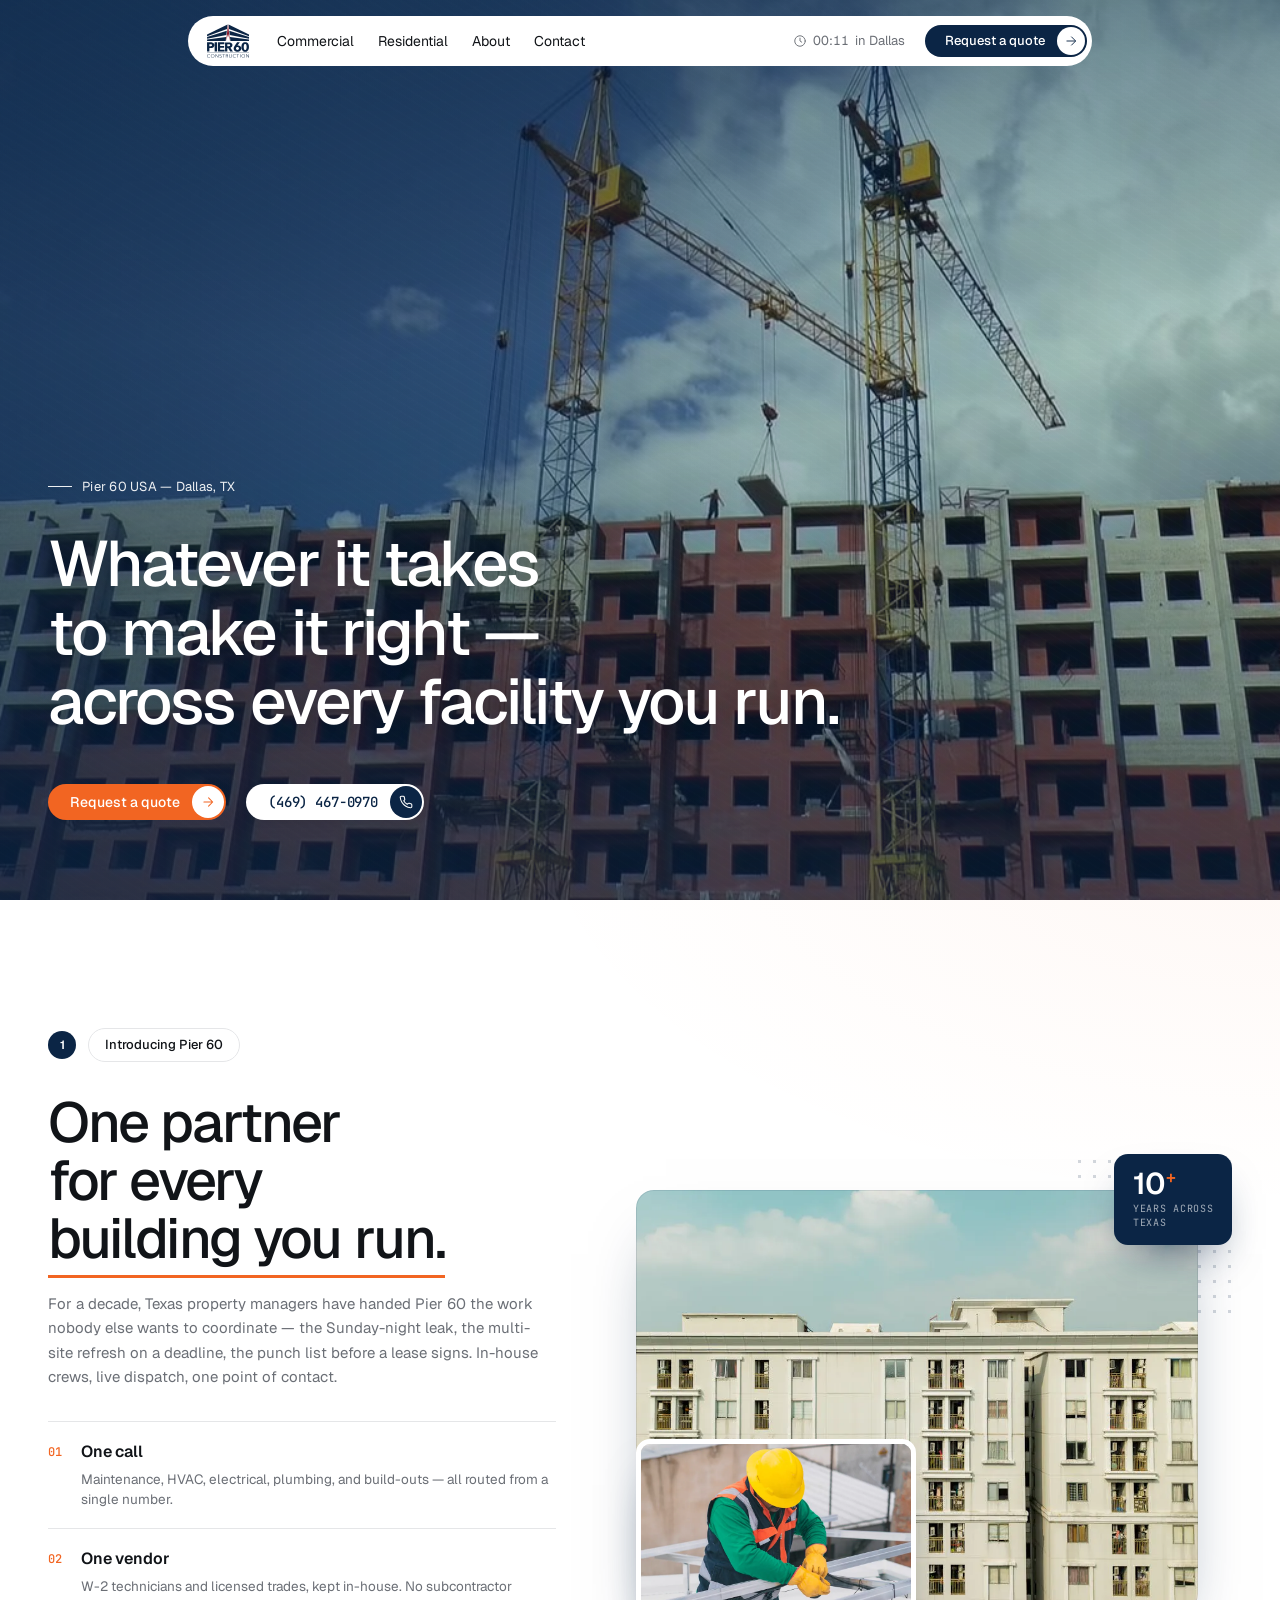
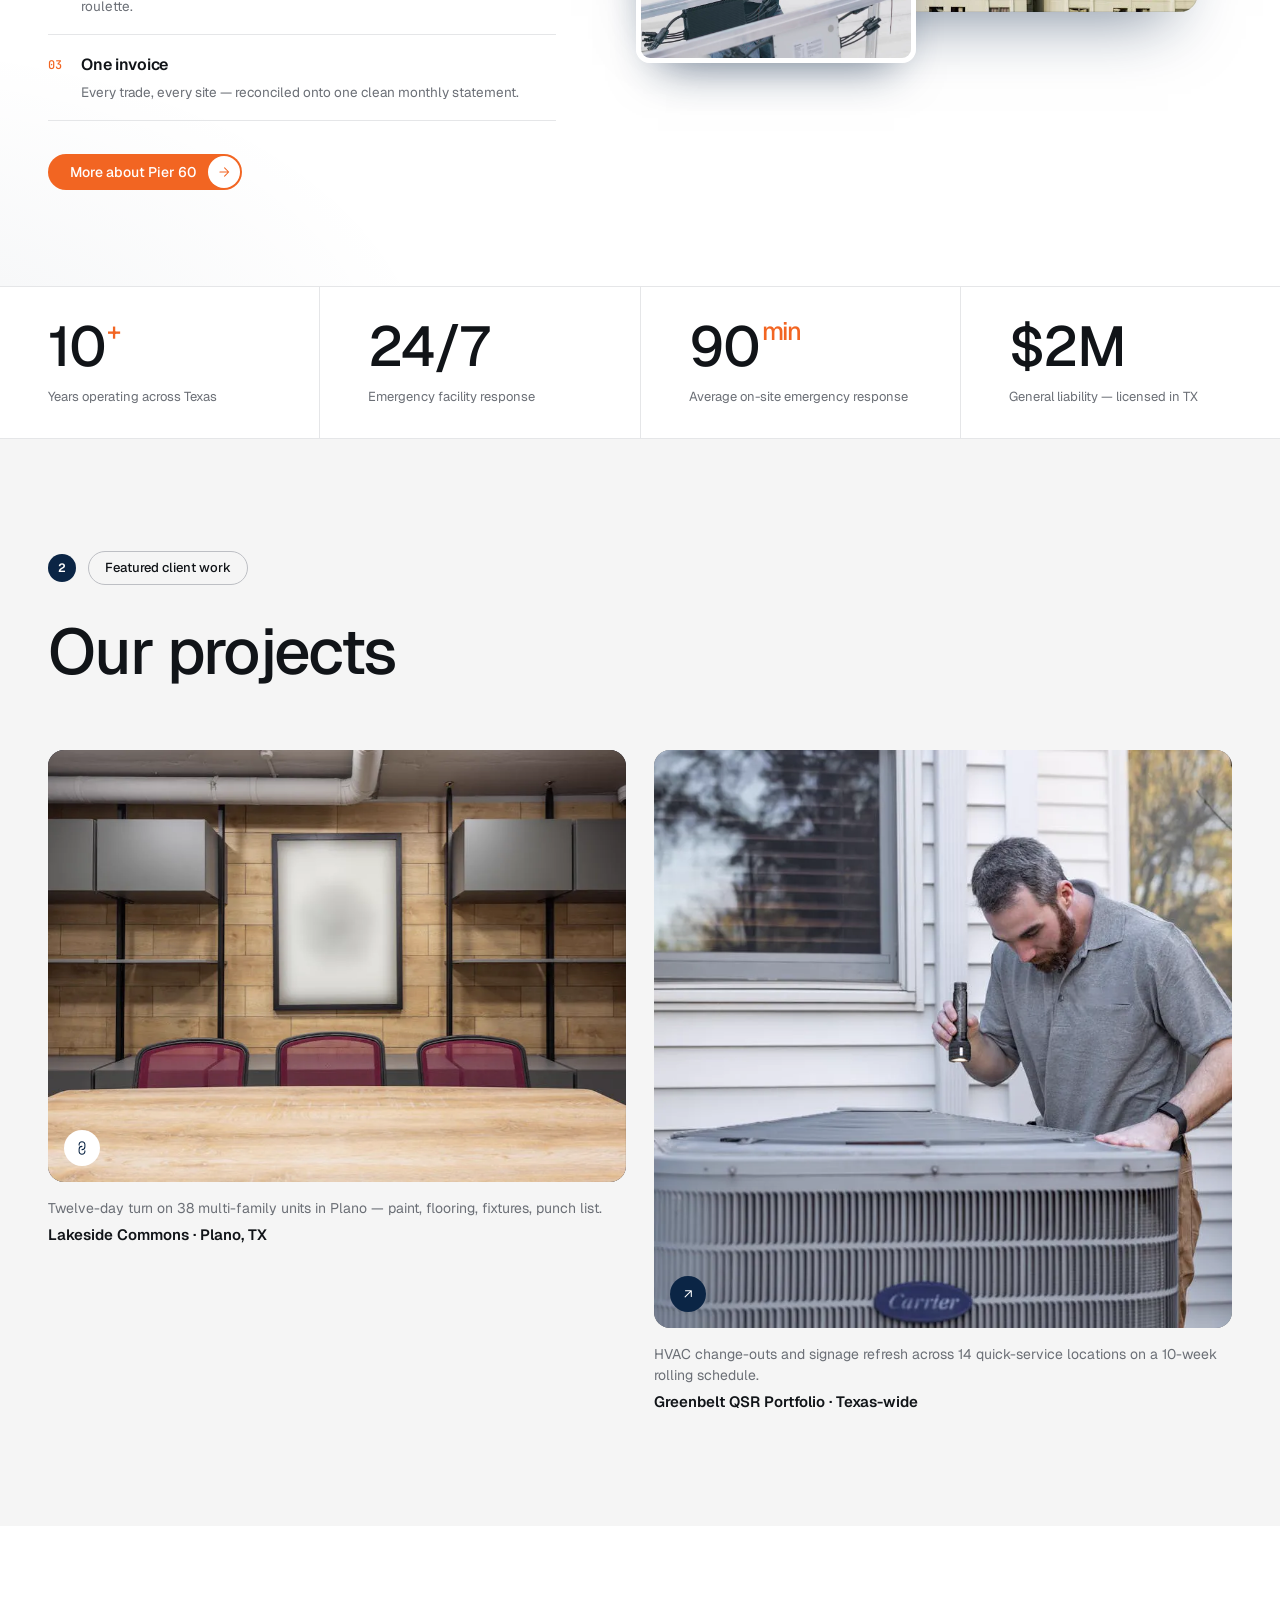
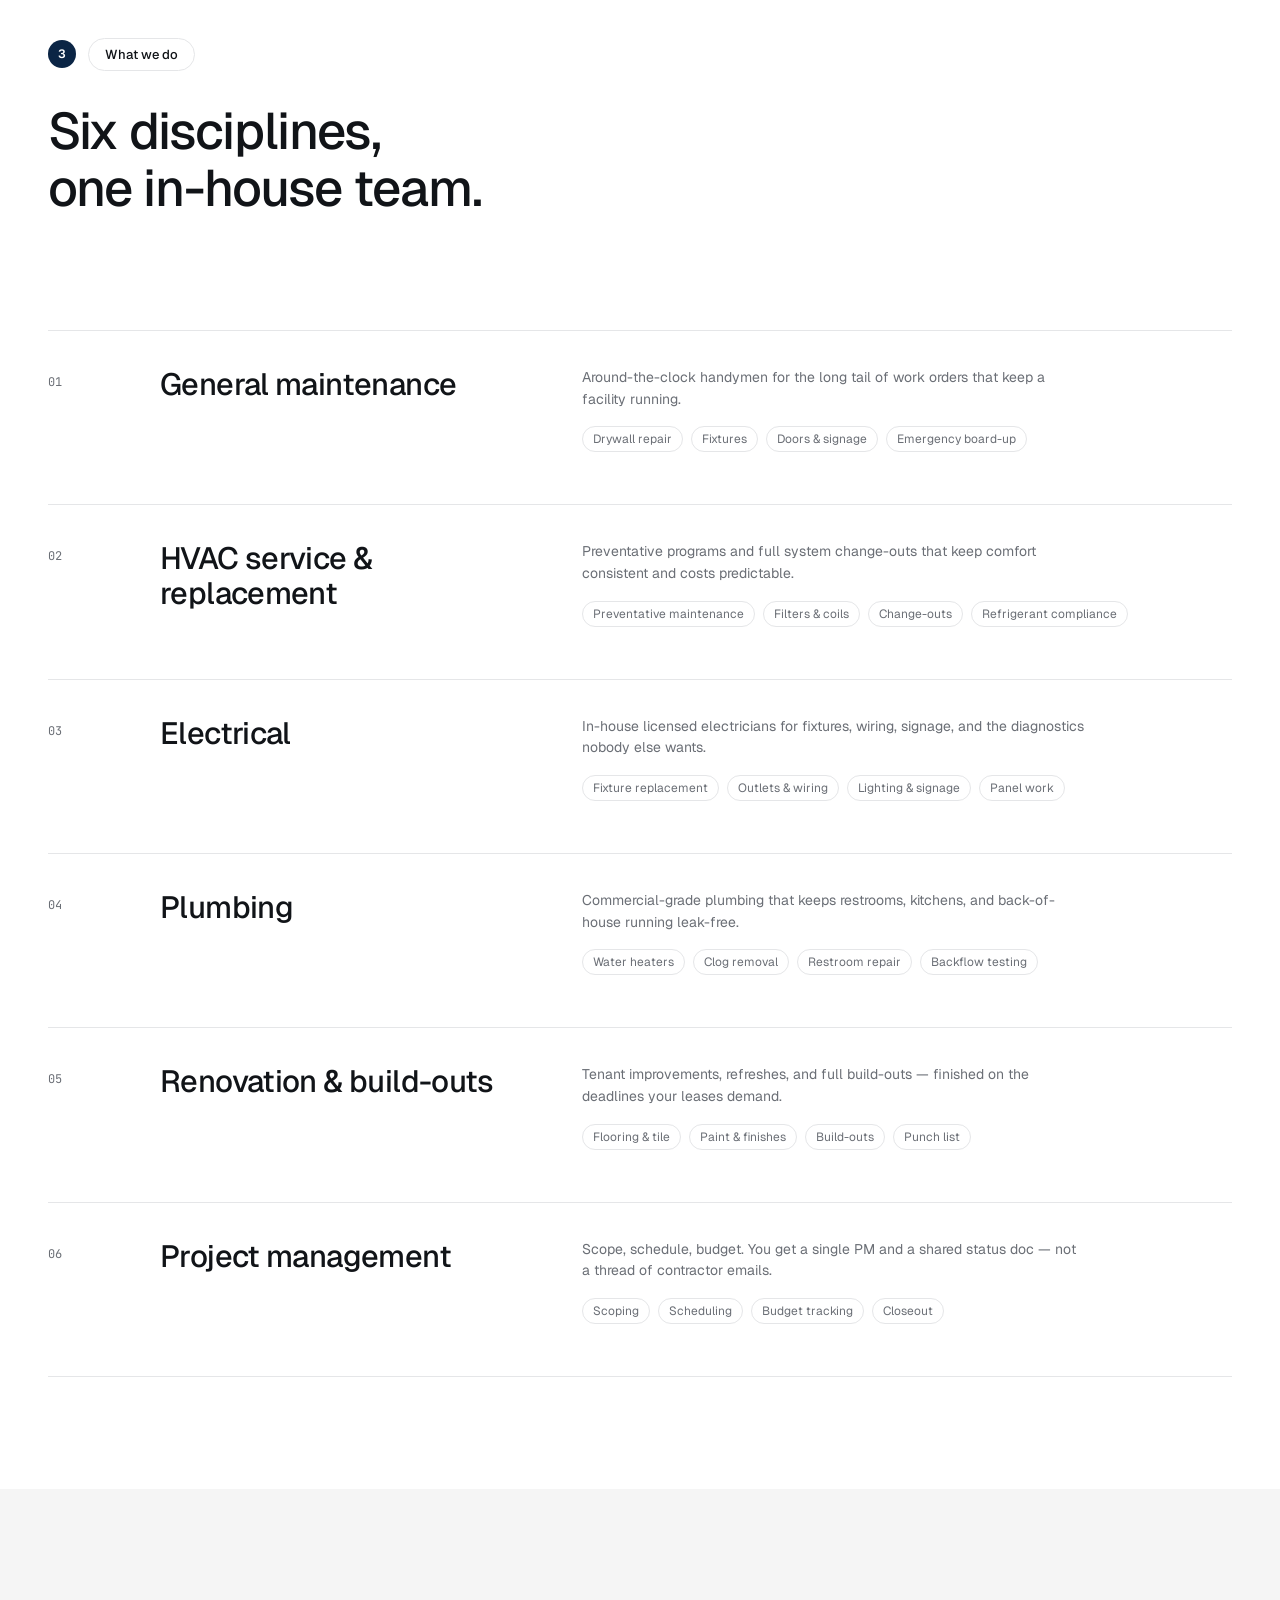
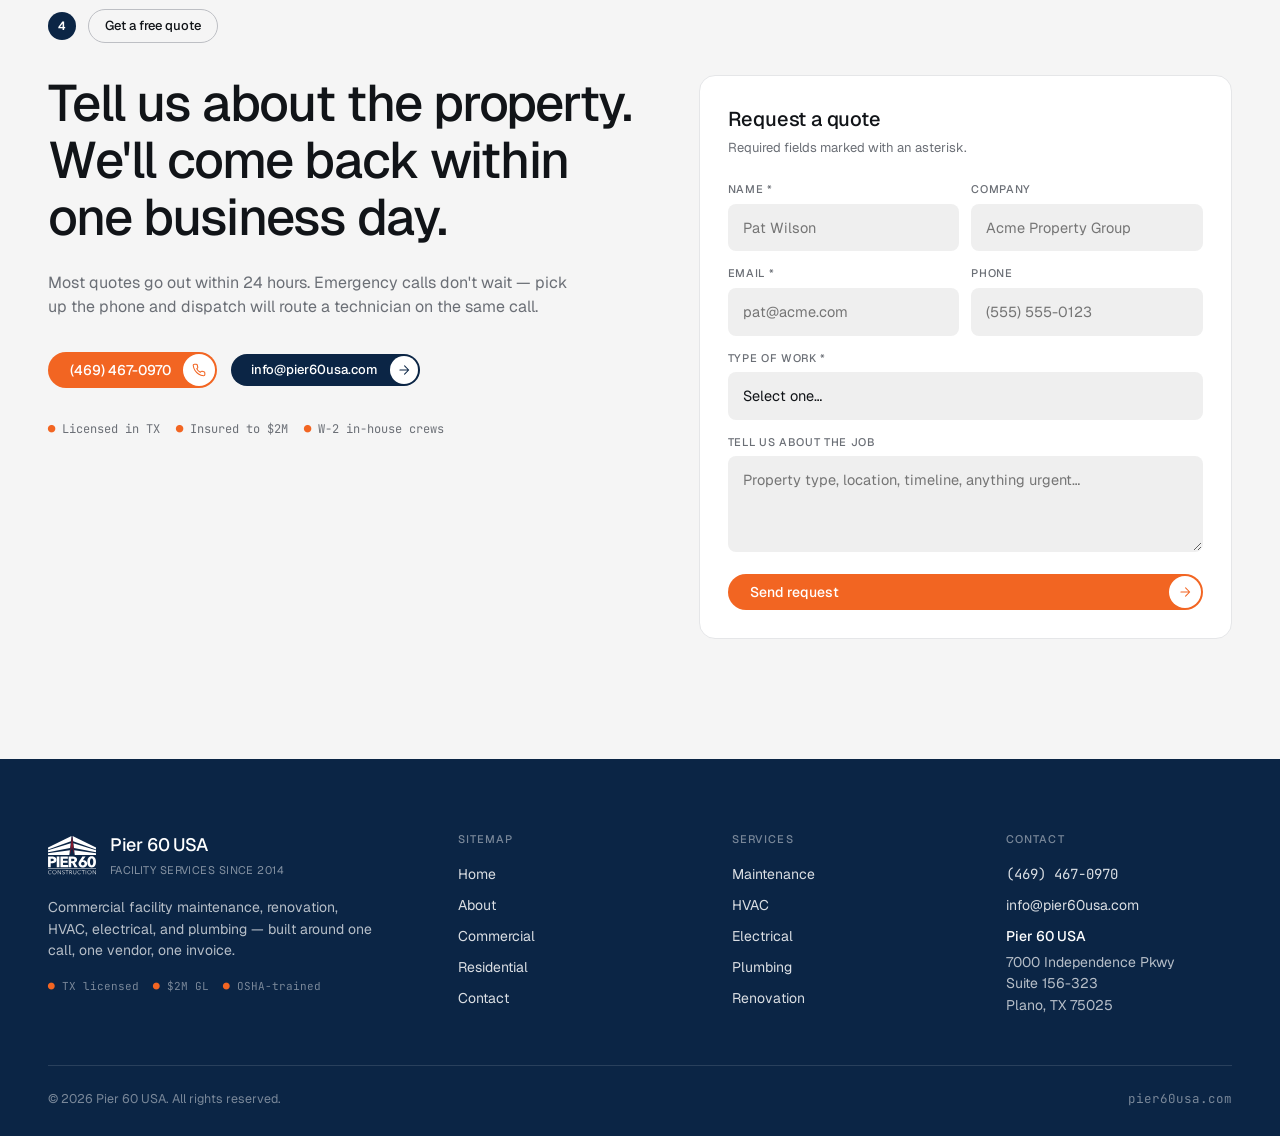
==== index.html @ ad467792 "Initial commit" ====
<!doctype html>
<html lang="en">
<head>
  <meta charset="utf-8">
  <meta name="viewport" content="width=device-width, initial-scale=1">
  <title>Pier 60 USA — Commercial Facility Maintenance &amp; Renovation, Dallas TX</title>
  <meta name="description" content="Pier 60 USA delivers commercial facility maintenance, renovation, HVAC, electrical, and plumbing services across Texas. Licensed, insured, 24/7 emergency response. Based in Dallas, TX.">
  <link rel="stylesheet" href="styles_v2.css">
</head>
<body>

<!-- ═══════════════════════════════════════════════════════════════
     SECTION 1 — HERO
     ═══════════════════════════════════════════════════════════════ -->
<section class="hero has-video" data-screen-label="01 Hero">
  <video class="hero-video" autoplay muted loop playsinline preload="auto"
         poster="assets/hero-poster.jpg" aria-hidden="true" tabindex="-1">
    <source src="assets/hero-bg.mp4" type="video/mp4">
  </video>
  <div class="hero-bg" aria-hidden="true"></div>

  <!-- Nav -->
  <header class="nav">
    <div class="nav-pill">
      <div class="nav-left">
        <a href="index.html" class="logo" aria-label="Pier 60 USA — Home"><img src="assets/logo-navy.svg" alt="Pier 60"></a>
        <nav class="nav-links" aria-label="Primary">
          <a href="commercial.html">Commercial</a>
          <a href="residential.html">Residential</a>
          <a href="about.html">About</a>
          <a href="contact.html">Contact</a>
        </nav>
      </div>

      <div class="nav-right">
        <div class="nav-meta">
          <span class="availability">Booking work for Q1 2026</span>
          <span class="clock">
            <svg viewBox="0 0 24 24" fill="none" stroke-width="1.6" stroke-linecap="round" stroke-linejoin="round"><circle cx="12" cy="12" r="9"/><path d="M12 7v5l3 2"/></svg>
            <span id="clock-time">--:--</span> in Dallas
          </span>
        </div>
        <a href="contact.html" class="btn-pill" aria-label="Request a quote">
          <span class="label"><span>Request a quote</span><span>Request a quote</span></span>
          <span class="ico">
            <svg viewBox="0 0 24 24" fill="none" stroke-width="1.6" stroke-linecap="round" stroke-linejoin="round"><path d="M5 12h14M13 5l7 7-7 7"/></svg>
          </span>
        </a>
      </div>

      <button class="menu-btn" id="menu-open" aria-label="Open menu">
        <svg viewBox="0 0 24 24" fill="none" stroke-width="1.8" stroke-linecap="round" stroke-linejoin="round"><path d="M4 7h16M4 12h16M4 17h16"/></svg>
      </button>
    </div>
  </header>

  <div class="hero-spacer"></div>

  <!-- Hero content -->
  <div class="hero-content">
    <p class="eyebrow-sm">Pier 60 USA — Dallas, TX</p>
    <h1 class="h1">
      Whatever it takes<br class="br-sm"><span class="sp-mobile"> </span>to make it right —<br class="br-sm"><span class="sp-mobile"> </span>across every facility you run.
    </h1>

    <div class="hero-cta-row">
      <a href="contact.html" class="btn-pill is-orange" aria-label="Request a quote">
        <span class="label"><span>Request a quote</span><span>Request a quote</span></span>
        <span class="ico">
          <svg viewBox="0 0 24 24" fill="none" stroke-width="1.8" stroke-linecap="round" stroke-linejoin="round"><path d="M5 12h14M13 5l7 7-7 7"/></svg>
        </span>
      </a>

      <a href="tel:+14694670970" class="btn-pill is-phone" aria-label="Call (469) 467-0970">
        <span class="label"><span>(469) 467-0970</span><span>(469) 467-0970</span></span>
        <span class="ico">
          <svg viewBox="0 0 24 24" fill="none" stroke="currentColor" stroke-width="1.8" stroke-linecap="round" stroke-linejoin="round"><path d="M22 16.92v3a2 2 0 0 1-2.18 2 19.79 19.79 0 0 1-8.63-3.07 19.5 19.5 0 0 1-6-6A19.79 19.79 0 0 1 2.12 4.18 2 2 0 0 1 4.11 2h3a2 2 0 0 1 2 1.72c.13.96.36 1.9.7 2.81a2 2 0 0 1-.45 2.11L8.09 9.91a16 16 0 0 0 6 6l1.27-1.27a2 2 0 0 1 2.11-.45c.91.34 1.85.57 2.81.7A2 2 0 0 1 22 16.92Z"/></svg>
        </span>
      </a>
    </div>
  </div>
</section>

<!-- Mobile menu sheet -->
<div class="sheet" id="sheet" aria-hidden="true">
  <div class="sheet-panel">
    <button class="sheet-close" id="menu-close" aria-label="Close menu">
      <svg viewBox="0 0 24 24" width="16" height="16" fill="none" stroke="currentColor" stroke-width="1.8" stroke-linecap="round" stroke-linejoin="round"><path d="M6 6l12 12M18 6L6 18"/></svg>
    </button>
    <span class="time">
      <svg viewBox="0 0 24 24" width="12" height="12" fill="none" stroke="currentColor" stroke-width="1.6" stroke-linecap="round"><circle cx="12" cy="12" r="9"/><path d="M12 7v5l3 2"/></svg>
      <span id="clock-time-m">--:--</span> in Dallas
    </span>
    <nav>
      <a href="commercial.html">Commercial</a>
      <a href="residential.html">Residential</a>
      <a href="about.html">About</a>
      <a href="contact.html">Contact</a>
    </nav>
    <a href="contact.html" class="btn-pill is-orange">
      <span class="label"><span>Start a project</span><span>Start a project</span></span>
      <span class="ico">
        <svg viewBox="0 0 24 24" fill="none" stroke-width="1.8" stroke-linecap="round" stroke-linejoin="round"><path d="M5 12h14M13 5l7 7-7 7"/></svg>
      </span>
    </a>
  </div>
</div>

<!-- ═══════════════════════════════════════════════════════════════
     SECTION 2 — INTRODUCING (About teaser)
     ═══════════════════════════════════════════════════════════════ -->
<section class="section-about intro" data-screen-label="02 Introducing">
  <div class="wrap">
    <div class="intro-grid">

      <!-- ── Left: editorial copy ── -->
      <div class="intro-copy">
        <div class="badge-row" data-reveal style="--d:0">
          <span class="badge-num">1</span>
          <span class="badge-pill">Introducing Pier 60</span>
        </div>

        <h2 class="intro-h" data-reveal style="--d:1">One partner for every<br><span class="u">building you run.</span></h2>

        <p class="intro-lead" data-reveal style="--d:2">For a decade, Texas property managers have handed Pier 60 the work nobody else wants to coordinate — the Sunday-night leak, the multi-site refresh on a deadline, the punch list before a lease signs. In-house crews, live dispatch, one point of contact.</p>

        <ul class="intro-ledger">
          <li data-reveal style="--d:3">
            <span class="lx">01</span>
            <div><h3>One call</h3><p>Maintenance, HVAC, electrical, plumbing, and build-outs — all routed from a single number.</p></div>
          </li>
          <li data-reveal style="--d:4">
            <span class="lx">02</span>
            <div><h3>One vendor</h3><p>W-2 technicians and licensed trades, kept in-house. No subcontractor roulette.</p></div>
          </li>
          <li data-reveal style="--d:5">
            <span class="lx">03</span>
            <div><h3>One invoice</h3><p>Every trade, every site — reconciled onto one clean monthly statement.</p></div>
          </li>
        </ul>

        <a href="about.html" class="btn-pill is-orange intro-cta" data-reveal style="--d:6">
          <span class="label"><span>More about Pier 60</span><span>More about Pier 60</span></span>
          <span class="ico">
            <svg viewBox="0 0 24 24" fill="none" stroke-width="1.8" stroke-linecap="round" stroke-linejoin="round"><path d="M5 12h14M13 5l7 7-7 7"/></svg>
          </span>
        </a>
      </div>

      <!-- ── Right: layered imagery ── -->
      <div class="intro-media">
        <div class="intro-dots" aria-hidden="true"></div>

        <figure class="intro-img intro-img--main" data-reveal style="--d:1">
          <picture>
            <source srcset="assets/about-multifamily.webp" type="image/webp">
            <img src="assets/about-multifamily.jpg" width="1000" height="667" loading="lazy" decoding="async" alt="Multi-family residential building serviced by Pier 60">
          </picture>
        </figure>

        <figure class="intro-img intro-img--inset" data-reveal style="--d:3">
          <picture>
            <source srcset="assets/about-crew.webp" type="image/webp">
            <img src="assets/about-crew.jpg" width="880" height="696" loading="lazy" decoding="async" alt="Pier 60 maintenance crew working on-site in Plano, TX">
          </picture>
        </figure>

        <div class="intro-stat" data-reveal="fade" style="--d:4">
          <span class="intro-stat-n">10<sup>+</sup></span>
          <span class="intro-stat-l">years across<br>Texas</span>
        </div>
      </div>

    </div>
  </div>
</section>

<!-- ═══════════════════════════════════════════════════════════════
     SECTION 3 — STATS STRIP
     ═══════════════════════════════════════════════════════════════ -->
<section class="stats-strip" data-screen-label="03 Stats">
  <div class="wrap">
    <div class="stat-cell">
      <span class="n">10<sup>+</sup></span>
      <span class="lbl">Years operating across Texas</span>
    </div>
    <div class="stat-cell">
      <span class="n">24/7</span>
      <span class="lbl">Emergency facility response</span>
    </div>
    <div class="stat-cell">
      <span class="n">90<sup>min</sup></span>
      <span class="lbl">Average on-site emergency response</span>
    </div>
    <div class="stat-cell">
      <span class="n">$2M</span>
      <span class="lbl">General liability — licensed in TX</span>
    </div>
  </div>
</section>

<!-- ═══════════════════════════════════════════════════════════════
     SECTION 4 — FEATURED WORK / PROJECTS
     ═══════════════════════════════════════════════════════════════ -->
<section class="section-work" data-screen-label="04 Projects">
  <div class="wrap">
    <div class="badge-row">
      <span class="badge-num">2</span>
      <span class="badge-pill" style="border-color: var(--ink-300);">Featured client work</span>
    </div>

    <h2 class="h2-xl">Our projects</h2>

    <div class="cards">
      <a href="commercial.html" class="card">
        <div class="media">
          <div class="ph-fill has-img">
            <picture>
              <source srcset="assets/work-interior.webp" type="image/webp">
              <img src="assets/work-interior.jpg" width="900" height="673" loading="lazy" decoding="async" alt="Refreshed multi-family interior — Lakeside Commons, Plano, TX">
            </picture>
          </div>
          <div class="card-cta">
            <svg class="ico-link" viewBox="0 0 24 24" fill="none" stroke-width="1.8" stroke-linecap="round" stroke-linejoin="round"><path d="M10 14a5 5 0 0 0 7 0l3-3a5 5 0 0 0-7-7l-1 1"/><path d="M14 10a5 5 0 0 0-7 0l-3 3a5 5 0 0 0 7 7l1-1"/></svg>
            <span class="label">Learn more</span>
          </div>
        </div>
        <p class="desc">Twelve-day turn on 38 multi-family units in Plano — paint, flooring, fixtures, punch list.</p>
        <p class="title">Lakeside Commons · Plano, TX</p>
      </a>

      <a href="commercial.html" class="card alt">
        <div class="media">
          <div class="ph-fill has-img">
            <picture>
              <source srcset="assets/work-hvac.webp" type="image/webp">
              <img src="assets/work-hvac.jpg" width="800" height="800" loading="lazy" decoding="async" alt="Technician servicing a rooftop HVAC unit — Greenbelt QSR portfolio rollout">
            </picture>
          </div>
          <div class="card-cta">
            <svg class="ico-link" viewBox="0 0 24 24" fill="none" stroke-width="1.8" stroke-linecap="round" stroke-linejoin="round"><path d="M5 12h14M13 5l7 7-7 7"/></svg>
            <span class="label">View case study</span>
          </div>
        </div>
        <p class="desc">HVAC change-outs and signage refresh across 14 quick-service locations on a 10-week rolling schedule.</p>
        <p class="title">Greenbelt QSR Portfolio · Texas-wide</p>
      </a>
    </div>
  </div>
</section>

<!-- ═══════════════════════════════════════════════════════════════
     SECTION 5 — SERVICES LIST
     ═══════════════════════════════════════════════════════════════ -->
<section class="section-services" data-screen-label="05 Services">
  <div class="wrap">
    <div class="badge-row">
      <span class="badge-num">3</span>
      <span class="badge-pill">What we do</span>
    </div>

    <h2 class="h2">Six disciplines,<br>one in-house team.</h2>

    <div class="services-list">
      <div class="svc-row">
        <span class="num">01</span>
        <h3>General maintenance</h3>
        <div>
          <p>Around-the-clock handymen for the long tail of work orders that keep a facility running.</p>
          <ul class="tags">
            <li>Drywall repair</li><li>Fixtures</li><li>Doors &amp; signage</li><li>Emergency board-up</li>
          </ul>
        </div>
      </div>

      <div class="svc-row">
        <span class="num">02</span>
        <h3>HVAC service &amp; replacement</h3>
        <div>
          <p>Preventative programs and full system change-outs that keep comfort consistent and costs predictable.</p>
          <ul class="tags">
            <li>Preventative maintenance</li><li>Filters &amp; coils</li><li>Change-outs</li><li>Refrigerant compliance</li>
          </ul>
        </div>
      </div>

      <div class="svc-row">
        <span class="num">03</span>
        <h3>Electrical</h3>
        <div>
          <p>In-house licensed electricians for fixtures, wiring, signage, and the diagnostics nobody else wants.</p>
          <ul class="tags">
            <li>Fixture replacement</li><li>Outlets &amp; wiring</li><li>Lighting &amp; signage</li><li>Panel work</li>
          </ul>
        </div>
      </div>

      <div class="svc-row">
        <span class="num">04</span>
        <h3>Plumbing</h3>
        <div>
          <p>Commercial-grade plumbing that keeps restrooms, kitchens, and back-of-house running leak-free.</p>
          <ul class="tags">
            <li>Water heaters</li><li>Clog removal</li><li>Restroom repair</li><li>Backflow testing</li>
          </ul>
        </div>
      </div>

      <div class="svc-row">
        <span class="num">05</span>
        <h3>Renovation &amp; build-outs</h3>
        <div>
          <p>Tenant improvements, refreshes, and full build-outs — finished on the deadlines your leases demand.</p>
          <ul class="tags">
            <li>Flooring &amp; tile</li><li>Paint &amp; finishes</li><li>Build-outs</li><li>Punch list</li>
          </ul>
        </div>
      </div>

      <div class="svc-row">
        <span class="num">06</span>
        <h3>Project management</h3>
        <div>
          <p>Scope, schedule, budget. You get a single PM and a shared status doc — not a thread of contractor emails.</p>
          <ul class="tags">
            <li>Scoping</li><li>Scheduling</li><li>Budget tracking</li><li>Closeout</li>
          </ul>
        </div>
      </div>
    </div>
  </div>
</section>

<!-- ═══════════════════════════════════════════════════════════════
     SECTION 6 — CONTACT
     ═══════════════════════════════════════════════════════════════ -->
<section class="section-contact" id="quote" data-screen-label="06 Contact">
  <div class="wrap">
    <div class="badge-row">
      <span class="badge-num">4</span>
      <span class="badge-pill" style="border-color: var(--ink-300);">Get a free quote</span>
    </div>

    <div class="contact-grid">
      <div>
        <h2 class="h2" style="margin-bottom: 0;">Tell us about the property.<br>We'll come back within one business day.</h2>
        <p class="lede">Most quotes go out within 24 hours. Emergency calls don't wait — pick up the phone and dispatch will route a technician on the same call.</p>

        <div class="contact-quick">
          <a href="tel:+14694670970" class="btn-pill is-orange" aria-label="Call dispatch">
            <span class="label"><span>(469) 467-0970</span><span>(469) 467-0970</span></span>
            <span class="ico">
              <svg viewBox="0 0 24 24" fill="none" stroke-width="1.8" stroke-linecap="round" stroke-linejoin="round"><path d="M22 16.92v3a2 2 0 0 1-2.18 2 19.79 19.79 0 0 1-8.63-3.07 19.5 19.5 0 0 1-6-6A19.79 19.79 0 0 1 2.12 4.18 2 2 0 0 1 4.11 2h3a2 2 0 0 1 2 1.72c.13.96.36 1.9.7 2.81a2 2 0 0 1-.45 2.11L8.09 9.91a16 16 0 0 0 6 6l1.27-1.27a2 2 0 0 1 2.11-.45c.91.34 1.85.57 2.81.7A2 2 0 0 1 22 16.92Z"/></svg>
            </span>
          </a>
          <a href="mailto:info@pier60usa.com" class="btn-pill">
            <span class="label"><span>info@pier60usa.com</span><span>info@pier60usa.com</span></span>
            <span class="ico">
              <svg viewBox="0 0 24 24" fill="none" stroke-width="1.8" stroke-linecap="round" stroke-linejoin="round"><path d="M5 12h14M13 5l7 7-7 7"/></svg>
            </span>
          </a>
        </div>

        <div class="contact-tags">
          <span>Licensed in TX</span>
          <span>Insured to $2M</span>
          <span>W-2 in-house crews</span>
        </div>
      </div>

      <form class="form-card" onsubmit="event.preventDefault(); var b=this.querySelector('button .label'); b.innerHTML='<span>Thanks — we will be in touch.</span><span>Thanks — we will be in touch.</span>'; this.querySelector('button').disabled=true;">
        <h3>Request a quote</h3>
        <p class="hint">Required fields marked with an asterisk.</p>

        <div class="field-row">
          <div class="field">
            <label for="f-name">Name *</label>
            <input id="f-name" type="text" required placeholder="Pat Wilson">
          </div>
          <div class="field">
            <label for="f-company">Company</label>
            <input id="f-company" type="text" placeholder="Acme Property Group">
          </div>
        </div>

        <div class="field-row">
          <div class="field">
            <label for="f-email">Email *</label>
            <input id="f-email" type="email" required placeholder="pat@acme.com">
          </div>
          <div class="field">
            <label for="f-phone">Phone</label>
            <input id="f-phone" type="tel" placeholder="(555) 555-0123">
          </div>
        </div>

        <div class="field">
          <label for="f-service">Type of work *</label>
          <select id="f-service" required>
            <option value="">Select one…</option>
            <option>General maintenance</option>
            <option>HVAC</option>
            <option>Electrical</option>
            <option>Plumbing</option>
            <option>Renovation / build-out</option>
            <option>Project management</option>
            <option>Emergency — 24/7 dispatch</option>
          </select>
        </div>

        <div class="field">
          <label for="f-notes">Tell us about the job</label>
          <textarea id="f-notes" placeholder="Property type, location, timeline, anything urgent…"></textarea>
        </div>

        <button type="submit" class="btn-pill is-orange">
          <span class="label"><span>Send request</span><span>Send request</span></span>
          <span class="ico">
            <svg viewBox="0 0 24 24" fill="none" stroke-width="1.8" stroke-linecap="round" stroke-linejoin="round"><path d="M5 12h14M13 5l7 7-7 7"/></svg>
          </span>
        </button>
      </form>
    </div>
  </div>
</section>

<!-- ═══════════════════════════════════════════════════════════════
     FOOTER
     ═══════════════════════════════════════════════════════════════ -->
<footer class="foot">
  <div class="wrap">
    <div class="foot-grid">
      <div>
        <div class="brand-row">
          <span class="logo"><img src="assets/logo-white.svg" alt="Pier 60 Construction"></span>
          <span class="name">Pier 60 USA<small>Facility services since 2014</small></span>
        </div>
        <p>Commercial facility maintenance, renovation, HVAC, electrical, and plumbing — built around one call, one vendor, one invoice.</p>
        <div class="foot-licenses">
          <span>TX licensed</span>
          <span>$2M GL</span>
          <span>OSHA-trained</span>
        </div>
      </div>
      <div>
        <h5>Sitemap</h5>
        <ul>
          <li><a href="index.html">Home</a></li>
          <li><a href="about.html">About</a></li>
          <li><a href="commercial.html">Commercial</a></li>
          <li><a href="residential.html">Residential</a></li>
          <li><a href="contact.html">Contact</a></li>
        </ul>
      </div>
      <div>
        <h5>Services</h5>
        <ul>
          <li><a href="commercial.html#maintenance">Maintenance</a></li>
          <li><a href="commercial.html#hvac">HVAC</a></li>
          <li><a href="commercial.html#electrical">Electrical</a></li>
          <li><a href="commercial.html#plumbing">Plumbing</a></li>
          <li><a href="commercial.html#renovation">Renovation</a></li>
        </ul>
      </div>
      <div>
        <h5>Contact</h5>
        <ul>
          <li><a href="tel:+14694670970" class="tel">(469) 467-0970</a></li>
          <li><a href="mailto:info@pier60usa.com">info@pier60usa.com</a></li>
          <li>
            <address class="foot-address">
              <strong>Pier 60 USA</strong>
              7000 Independence Pkwy<br>
              Suite 156-323<br>
              Plano, TX 75025
            </address>
          </li>
        </ul>
      </div>
    </div>
    <div class="foot-bottom">
      <span>© <span id="year">2026</span> Pier 60 USA. All rights reserved.</span>
      <span class="tel">pier60usa.com</span>
    </div>
  </div>
</footer>

<script>
  // Live clock — Dallas (America/Chicago)
  function pad(n) { return String(n).padStart(2, '0'); }
  function updateClock() {
    var t = new Date().toLocaleString('en-US', {
      timeZone: 'America/Chicago',
      hour12: false,
      hour: '2-digit',
      minute: '2-digit'
    });
    document.querySelectorAll('#clock-time, #clock-time-m').forEach(function(el){ el.textContent = t; });
  }
  updateClock();
  setInterval(updateClock, 1000);

  // Year
  document.getElementById('year').textContent = new Date().getFullYear();

  // Mobile menu
  var sheet = document.getElementById('sheet');
  document.getElementById('menu-open').addEventListener('click', function(){
    sheet.classList.add('open');
    sheet.setAttribute('aria-hidden', 'false');
  });
  document.getElementById('menu-close').addEventListener('click', function(){
    sheet.classList.remove('open');
    sheet.setAttribute('aria-hidden', 'true');
  });
  sheet.addEventListener('click', function(e){
    if (e.target === sheet) {
      sheet.classList.remove('open');
      sheet.setAttribute('aria-hidden', 'true');
    }
  });

  // Orchestrated reveal for the "Introducing Pier 60" section
  (function () {
    var els = document.querySelectorAll('.intro [data-reveal]');
    if (!els.length) return;
    document.documentElement.classList.add('reveal-ready');
    if (!('IntersectionObserver' in window)) {
      els.forEach(function (el) { el.classList.add('is-in'); });
      return;
    }
    var io = new IntersectionObserver(function (entries) {
      entries.forEach(function (e) {
        if (e.isIntersecting) { e.target.classList.add('is-in'); io.unobserve(e.target); }
      });
    }, { threshold: 0.2, rootMargin: '0px 0px -8% 0px' });
    els.forEach(function (el) { io.observe(el); });
  })();
</script>

</body>
</html>
---- styles_v2.css ----
/* ─────────────────────────────────────────────────────────────────
   Pier 60 USA — v2
   Modern agency aesthetic: pill nav, oversized headlines,
   text-roll hover CTAs, white card badges, orange accent.
   ───────────────────────────────────────────────────────────────── */

@import url('https://fonts.googleapis.com/css2?family=Geist:wght@300;400;500;600;700&family=JetBrains+Mono:wght@400;500&display=swap');

:root {
  --bg:        #EFEFEF;
  --white:     #FFFFFF;
  --section-2: #FFFFFF;
  --section-3: #F5F5F5;

  --ink-900:   #111418;
  --ink-700:   #2A2E35;

  /* Navy Seal Blue — carried over from the original Pier 60 theme */
  --navy:      #0B2545;
  --navy-h:    #142F55;
  --ink-500:   #6B6F76;
  --ink-400:   #8A8E95;
  --ink-300:   #BDBFC4;
  --ink-200:   #E5E6E8;
  --ink-100:   #EFEFEF;

  --orange:    #F26522;
  --orange-h:  #E05A1A;
  --partner:   #E8704E;

  --ease:      cubic-bezier(0.25, 0.1, 0.25, 1);
  --ease-out:  cubic-bezier(0.32, 0.72, 0, 1);

  --font:      "Geist", ui-sans-serif, system-ui, -apple-system, "Segoe UI", Helvetica, Arial, sans-serif;
  --mono:      "JetBrains Mono", ui-monospace, Menlo, monospace;

  --max:       1440px;
  --pad-x:     20px;
}
@media (min-width: 640px)  { :root { --pad-x: 32px; } }
@media (min-width: 1024px) { :root { --pad-x: 48px; } }

* { box-sizing: border-box; }
html { scroll-behavior: smooth; }
body {
  margin: 0;
  font-family: var(--font);
  font-size: 16px;
  line-height: 1.5;
  color: var(--ink-900);
  background: var(--bg);
  -webkit-font-smoothing: antialiased;
  text-rendering: optimizeLegibility;
}
a { color: inherit; text-decoration: none; }
img, svg, video { display: block; max-width: 100%; }
button { font: inherit; cursor: pointer; }

.wrap {
  max-width: var(--max);
  margin: 0 auto;
  padding-left: var(--pad-x);
  padding-right: var(--pad-x);
}

/* ── Hero section ──────────────────────────────────────────────── */
.hero {
  position: relative;
  min-height: 100vh;
  background: var(--bg);
  display: flex;
  flex-direction: column;
  overflow: hidden;
}

/* Soft shader-substitute: layered radial + grain */
.hero-bg {
  position: absolute;
  inset: 0;
  z-index: 1;
  pointer-events: none;
  background:
    radial-gradient(ellipse 80% 60% at 85% 25%,
      rgba(242, 101, 34, 0.18) 0%,
      rgba(242, 101, 34, 0.05) 35%,
      transparent 60%),
    radial-gradient(ellipse 70% 50% at 15% 80%,
      rgba(255, 255, 255, 0.7) 0%,
      rgba(255, 255, 255, 0.2) 40%,
      transparent 70%),
    radial-gradient(ellipse 60% 80% at 50% 50%,
      rgba(240, 240, 240, 0.6) 0%,
      transparent 70%);
}
.hero-bg::after {
  /* Fluted glass strips + film grain feel */
  content: "";
  position: absolute;
  inset: 0;
  background-image:
    repeating-linear-gradient(31deg,
      rgba(255, 255, 255, 0)   0px,
      rgba(255, 255, 255, 0.04) 1px,
      rgba(255, 255, 255, 0)   2px,
      rgba(0, 0, 0, 0.02)      3px,
      rgba(255, 255, 255, 0)   8px),
    url("data:image/svg+xml;utf8,<svg xmlns='http://www.w3.org/2000/svg' width='160' height='160'><filter id='n'><feTurbulence type='fractalNoise' baseFrequency='0.9' numOctaves='2' stitchTiles='stitch'/><feColorMatrix values='0 0 0 0 0 0 0 0 0 0 0 0 0 0 0 0 0 0 0.05 0'/></filter><rect width='100%25' height='100%25' filter='url(%23n)'/></svg>");
  mix-blend-mode: multiply;
  opacity: 0.9;
}

/* Navbar — pill, floating */
.nav {
  position: relative;
  z-index: 20;
  max-width: var(--max);
  margin: 0 auto;
  padding: 12px var(--pad-x);
  display: flex;
  justify-content: center;
}
@media (min-width: 640px) { .nav { padding: 16px var(--pad-x); } }
.nav-pill {
  background: var(--white);
  border-radius: 999px;
  padding: 5px;
  min-height: 50px;
  display: inline-flex;
  align-items: center;
  justify-content: space-between;
  gap: 16px;
  flex: 0 0 auto;
  max-width: 100%;
}
@media (min-width: 768px) {
  .nav-pill { display: inline-flex; flex: 0 0 auto; justify-content: flex-start; gap: 24px; max-width: 100%; }
}

.nav-left { display: flex; align-items: center; gap: 20px; flex-shrink: 0; }
/* Shift nav logo right so it clears the pill's rounded left edge */
.nav-pill .logo { margin-left: 14px; }

.logo {
  height: 34px;
  width: auto;
  display: inline-flex;
  align-items: center;
  flex-shrink: 0;
}
.logo img { height: 100%; width: auto; display: block; }
@media (min-width: 640px) { .logo { height: 38px; } }

.nav-links {
  display: none;
  align-items: center;
  gap: 24px;
  padding: 0 8px;
}
.nav-links a {
  font-size: 14px;
  color: var(--ink-900);
  transition: color .3s var(--ease);
}
.nav-links a:hover { color: var(--ink-500); }
.nav-links a.active { color: var(--ink-500); }

.nav-right { display: none; align-items: center; gap: 14px; padding-right: 0; }
.nav-meta {
  display: flex; align-items: center; gap: 14px;
  font-size: 13px;
  color: var(--ink-500);
  padding: 0 6px;
}
.nav-meta .availability { display: none; }
/* Hidden but keeps its width so the nav pill length stays the same */
@media (min-width: 1100px) { .nav-meta .availability { display: inline; visibility: hidden; } }
.nav-meta .clock {
  display: inline-flex; align-items: center; gap: 6px;
  font-variant-numeric: tabular-nums;
}
.nav-meta .clock svg { width: 14px; height: 14px; stroke: currentColor; }

@media (min-width: 768px) {
  .nav-links { display: flex; }
  .nav-right { display: flex; }
}

/* Pill CTA (dark navy) with text roll */
.btn-pill {
  background: var(--navy);
  color: var(--white);
  border: 0;
  border-radius: 999px;
  padding: 2px 2px 2px 20px;
  font-size: 13px;
  font-weight: 500;
  display: inline-flex;
  align-items: center;
  gap: 12px;
  text-decoration: none;
  white-space: nowrap;
  transition: background .25s var(--ease);
}
.btn-pill:hover { background: var(--navy-h); }
.btn-pill .label {
  height: 20px;
  overflow: hidden;
  display: inline-flex;
  flex-direction: column;
  position: relative;
}
.btn-pill .label > span {
  display: block;
  line-height: 20px;
  transition: transform .5s var(--ease);
}
.btn-pill:hover .label > span { transform: translateY(-100%); }
.btn-pill .ico {
  width: 28px; height: 28px;
  background: var(--white);
  color: var(--navy);
  border-radius: 999px;
  display: grid; place-items: center;
  transition: transform .5s var(--ease);
  flex-shrink: 0;
}
.btn-pill:hover .ico { transform: rotate(-45deg); }
.btn-pill .ico svg { width: 14px; height: 14px; stroke: currentColor; }

/* Orange CTA — same shape */
.btn-pill.is-orange {
  background: var(--orange);
  color: var(--white);
  padding: 2px 2px 2px 22px;
  font-size: 14px;
}
.btn-pill.is-orange:hover { background: var(--orange-h); }
.btn-pill.is-orange .ico {
  width: 32px; height: 32px;
  color: var(--orange);
}
.btn-pill.is-orange .label { height: 22px; }
.btn-pill.is-orange .label > span { line-height: 22px; }

/* Mobile menu toggle */
.menu-btn {
  display: inline-grid;
  place-items: center;
  width: 40px; height: 40px;
  border-radius: 999px;
  background: var(--navy);
  color: var(--white);
  border: 0;
}
.menu-btn svg { width: 18px; height: 18px; stroke: currentColor; }
@media (min-width: 768px) { .menu-btn { display: none; } }

/* Mobile sheet */
.sheet {
  position: fixed;
  inset: 0;
  z-index: 50;
  background: rgba(0,0,0,0.6);
  opacity: 0;
  pointer-events: none;
  transition: opacity .3s var(--ease);
}
.sheet.open { opacity: 1; pointer-events: auto; }
.sheet-panel {
  position: absolute;
  left: 12px; right: 12px; bottom: 12px;
  background: var(--white);
  border-radius: 20px;
  padding: 28px 24px;
  transform: translateY(110%);
  transition: transform .5s var(--ease-out);
}
.sheet.open .sheet-panel { transform: translateY(0); }
.sheet-panel .time {
  display: inline-flex; align-items: center; gap: 8px;
  font-size: 12px; color: var(--ink-500);
  border: 1px solid var(--ink-200);
  padding: 6px 12px;
  border-radius: 999px;
  margin-bottom: 24px;
}
.sheet-panel nav { display: flex; flex-direction: column; gap: 6px; margin-bottom: 24px; }
.sheet-panel nav a {
  font-size: 28px;
  line-height: 32px;
  font-weight: 500;
  color: var(--ink-900);
  padding: 8px 0;
}
.sheet-close {
  position: absolute; top: 16px; right: 16px;
  width: 36px; height: 36px;
  background: var(--ink-100);
  border: 0; border-radius: 999px;
  display: grid; place-items: center;
}

/* Hero content */
.hero-spacer { flex: 1; min-height: 80px; }
.hero-content {
  position: relative;
  z-index: 20;
  max-width: var(--max);
  margin: 0 auto;
  width: 100%;
  padding: 0 var(--pad-x) 56px;
}
@media (min-width: 640px) { .hero-content { padding-bottom: 64px; } }
@media (min-width: 1024px) { .hero-content { padding-bottom: 80px; } }

.eyebrow-sm {
  font-size: 13px;
  letter-spacing: 0.02em;
  color: var(--ink-900);
  margin: 0 0 20px;
  display: inline-flex; align-items: center; gap: 10px;
}
.eyebrow-sm::before {
  content: "";
  width: 24px; height: 1px;
  background: var(--ink-900);
}
@media (min-width: 640px) { .eyebrow-sm { margin-bottom: 32px; } }

.h1 {
  font-size: clamp(1.75rem, 7vw, 4.2rem);
  font-weight: 500;
  line-height: 1.08;
  letter-spacing: -0.03em;
  color: var(--ink-900);
  margin: 0;
  text-wrap: balance;
}
@media (min-width: 640px) {
  .h1 { font-size: clamp(2.5rem, 5vw, 4.2rem); }
}
.h1 .br-sm { display: none; }
@media (min-width: 640px) {
  .h1 .br-sm { display: block; }
  .h1 .sp-mobile { display: none; }
}

.hero-cta-row {
  margin-top: 32px;
  display: flex;
  flex-direction: column;
  gap: 16px;
  align-items: flex-start;
}
@media (min-width: 640px) {
  .hero-cta-row { flex-direction: row; align-items: center; gap: 20px; margin-top: 48px; }
}

/* Partner badge — white pill w/ starburst */
.partner-badge {
  display: inline-flex;
  align-items: center;
  gap: 12px;
  background: var(--white);
  padding: 10px 14px;
  border-radius: 4px;
  box-shadow: 0 2px 8px rgba(0,0,0,0.08);
  transition: box-shadow .3s var(--ease);
}

/* Phone CTA pill — white on light bg, navy text */
.btn-pill.is-phone {
  background: var(--white);
  color: var(--navy);
  padding: 2px 2px 2px 22px;
  font-size: 14px;
  font-family: var(--mono);
  font-variant-numeric: tabular-nums;
  letter-spacing: -0.01em;
  box-shadow: 0 2px 8px rgba(0,0,0,0.06);
}
.btn-pill.is-phone:hover { background: var(--white); box-shadow: 0 4px 16px rgba(0,0,0,0.12); }
.btn-pill.is-phone .ico {
  width: 32px; height: 32px;
  background: var(--navy);
  color: var(--white);
}
.btn-pill.is-phone .label { height: 22px; }
.btn-pill.is-phone .label > span { line-height: 22px; }
.partner-badge:hover { box-shadow: 0 4px 16px rgba(0,0,0,0.12); }
.partner-badge .star {
  width: 22px; height: 22px;
  color: var(--partner);
  flex-shrink: 0;
}
@media (min-width: 640px) { .partner-badge .star { width: 24px; height: 24px; } }
.partner-badge .text {
  font-size: 13px;
  font-weight: 500;
  color: var(--ink-900);
}
@media (min-width: 640px) { .partner-badge .text { font-size: 14px; } }
.partner-badge .chip {
  font-size: 10px;
  line-height: 1;
  font-weight: 600;
  background: var(--navy);
  color: var(--white);
  padding: 4px 7px;
  border-radius: 3px;
  letter-spacing: 0.02em;
}
@media (min-width: 640px) { .partner-badge .chip { font-size: 11px; padding: 4px 8px; } }

/* ── Section: About ────────────────────────────────────────────── */
.section-about {
  background: var(--section-2);
  padding: 64px 0 48px;
  overflow: hidden;
}
@media (min-width: 640px) { .section-about { padding: 80px 0 64px; } }
@media (min-width: 1024px) { .section-about { padding: 128px 0 96px; } }

.badge-row {
  display: flex;
  align-items: center;
  gap: 12px;
  margin-bottom: 24px;
}
@media (min-width: 640px) { .badge-row { margin-bottom: 32px; } }
.badge-num {
  width: 24px; height: 24px;
  background: var(--navy);
  color: var(--white);
  border-radius: 999px;
  display: grid; place-items: center;
  font-size: 11px;
  font-weight: 600;
}
@media (min-width: 640px) { .badge-num { width: 28px; height: 28px; font-size: 12px; } }
.badge-pill {
  font-size: 12px;
  font-weight: 500;
  border: 1px solid var(--ink-200);
  border-radius: 999px;
  padding: 4px 12px;
}
@media (min-width: 640px) { .badge-pill { font-size: 13px; padding: 6px 16px; } }

.h2 {
  font-size: clamp(1.5rem, 4vw, 3.2rem);
  font-weight: 500;
  line-height: 1.12;
  letter-spacing: -0.02em;
  color: var(--ink-900);
  margin: 0 0 48px;
  text-wrap: balance;
}
@media (min-width: 640px) { .h2 { margin-bottom: 64px; } }
@media (min-width: 1024px) { .h2 { margin-bottom: 112px; } }

/* Mobile/tablet stack */
.about-stack { display: block; }
.about-stack .copy { max-width: 640px; }
.about-stack .copy p {
  font-size: 15px;
  line-height: 1.6;
  font-weight: 500;
  color: var(--ink-900);
  margin: 0 0 24px;
}
@media (min-width: 640px) { .about-stack .copy p { font-size: 17px; } }
.about-stack .copy .btn-pill.is-orange { margin-bottom: 32px; }

.about-imgs {
  display: flex;
  flex-direction: column;
  gap: 16px;
  margin-top: 8px;
}
@media (min-width: 640px) { .about-imgs { flex-direction: row; gap: 20px; } }
.about-imgs .ph {
  border-radius: 12px;
  overflow: hidden;
  flex-shrink: 0;
}
@media (min-width: 640px) {
  .about-imgs .ph { border-radius: 16px; }
  .about-imgs .ph-sm { width: 45%; aspect-ratio: 438/346; }
  .about-imgs .ph-lg { width: 55%; aspect-ratio: 3/2; }
}
.about-imgs .ph { aspect-ratio: 4/3; }

/* Desktop grid */
@media (min-width: 1024px) {
  .about-stack { display: none; }
  .about-grid {
    display: grid;
    grid-template-columns: 26% 1fr 48%;
    align-items: end;
    gap: 24px;
  }
  .about-grid .col-l { align-self: end; }
  .about-grid .col-l .ph { aspect-ratio: 438/346; border-radius: 16px; overflow: hidden; }
  .about-grid .col-c { align-self: start; display: flex; flex-direction: column; align-items: flex-end; gap: 28px; }
  .about-grid .col-c p {
    font-size: 16px;
    line-height: 1.65;
    font-weight: 500;
    color: var(--ink-900);
    white-space: nowrap;
    margin: 0;
  }
  .about-grid .col-r { align-self: end; }
  .about-grid .col-r .ph { aspect-ratio: 3/2; border-radius: 16px; overflow: hidden; }
}
@media (max-width: 1023px) { .about-grid { display: none; } }

/* Placeholder image — striped */
.ph {
  position: relative;
  background: var(--ink-200);
  display: grid; place-items: center;
}
.ph::before {
  content: "";
  position: absolute; inset: 0;
  background-image: repeating-linear-gradient(135deg,
    rgba(0,0,0,0) 0,
    rgba(0,0,0,0) 12px,
    rgba(0,0,0,0.04) 12px,
    rgba(0,0,0,0.04) 13px);
}
.ph .ph-label {
  position: relative;
  font-family: var(--mono);
  font-size: 11px;
  color: var(--ink-500);
  background: var(--white);
  padding: 6px 10px;
  border-radius: 4px;
  border: 1px solid var(--ink-200);
  z-index: 1;
}

/* ── Section: Work / Cards ─────────────────────────────────────── */
.section-work {
  background: var(--section-3);
  padding: 64px 0;
}
@media (min-width: 640px) { .section-work { padding: 80px 0; } }
@media (min-width: 1024px) { .section-work { padding: 112px 0; } }

.h2-xl {
  font-size: clamp(1.75rem, 7vw, 4.2rem);
  font-weight: 500;
  line-height: 1.08;
  letter-spacing: -0.03em;
  color: var(--ink-900);
  margin: 0 0 40px;
  text-wrap: balance;
}
@media (min-width: 640px) {
  .h2-xl { font-size: clamp(2.5rem, 5vw, 4.2rem); margin-bottom: 56px; }
}
@media (min-width: 1024px) { .h2-xl { margin-bottom: 64px; } }

.cards {
  display: grid;
  grid-template-columns: 1fr;
  gap: 20px;
}
@media (min-width: 768px)  { .cards { grid-template-columns: 1fr 1fr; gap: 24px; } }
@media (min-width: 1024px) { .cards { gap: 28px; } }

.card { display: block; }
.card .media {
  position: relative;
  border-radius: 16px;
  overflow: hidden;
  background: #1a1d2e;
}
.card.alt .media { background: #6b6b6b; aspect-ratio: 1/1; }
.card .media { aspect-ratio: 329/246; }
.card .media .ph-fill {
  position: absolute; inset: 0;
}
.card .media .ph-fill::before {
  content: "";
  position: absolute; inset: 0;
  background-image: repeating-linear-gradient(45deg,
    rgba(255,255,255,0.02) 0 14px,
    rgba(255,255,255,0.06) 14px 15px);
}
.card .media .ph-fill .ph-label {
  position: absolute;
  left: 16px; top: 16px;
  font-family: var(--mono);
  font-size: 11px;
  color: rgba(255,255,255,0.7);
  background: rgba(0,0,0,0.3);
  padding: 5px 9px;
  border-radius: 4px;
  border: 1px solid rgba(255,255,255,0.12);
}

/* Hover expand button on cards */
.card-cta {
  position: absolute;
  left: 16px; bottom: 16px;
  height: 36px;
  width: 36px;
  border-radius: 999px;
  background: var(--white);
  color: var(--navy);
  display: flex;
  align-items: center;
  padding: 0 11px;
  gap: 8px;
  overflow: hidden;
  white-space: nowrap;
  transition: width .3s ease-in-out;
  border: 0;
}
.card-cta .ico-link {
  width: 14px; height: 14px;
  stroke: currentColor;
  transition: transform .3s ease-in-out;
  transform: rotate(-45deg);
  flex-shrink: 0;
}
.card-cta .label {
  font-size: 13px;
  font-weight: 500;
  opacity: 0;
  transition: opacity .15s ease-in-out;
}
.card:hover .card-cta { width: 148px; }
.card:hover .card-cta .ico-link { transform: rotate(0); }
.card:hover .card-cta .label { opacity: 1; transition-delay: .1s; }

.card.alt .card-cta { background: var(--navy); color: var(--white); }
.card.alt:hover .card-cta { width: 168px; }

.card .desc {
  font-size: 13px;
  line-height: 1.55;
  color: var(--ink-500);
  margin: 16px 0 0;
}
@media (min-width: 640px) { .card .desc { font-size: 14px; } }
.card .title {
  font-size: 14px;
  font-weight: 600;
  color: var(--ink-900);
  margin: 4px 0 0;
}
@media (min-width: 640px) { .card .title { font-size: 15px; } }

/* ── Stats strip (light bg) ────────────────────────────────────── */
.stats-strip {
  background: var(--white);
  border-top: 1px solid var(--ink-200);
  border-bottom: 1px solid var(--ink-200);
}
.stats-strip .wrap {
  display: grid;
  grid-template-columns: repeat(2, 1fr);
  gap: 1px;
  background: var(--ink-200);
  padding: 0;
}
@media (min-width: 768px)  { .stats-strip .wrap { grid-template-columns: repeat(4, 1fr); } }
.stat-cell {
  background: var(--white);
  padding: 32px var(--pad-x);
  display: flex;
  flex-direction: column;
  gap: 6px;
}
.stat-cell .n {
  font-size: clamp(40px, 5vw, 56px);
  line-height: 1;
  font-weight: 500;
  letter-spacing: -0.025em;
  color: var(--ink-900);
}
.stat-cell .n sup {
  font-size: 0.45em;
  color: var(--orange);
  margin-left: 2px;
  vertical-align: top;
}
.stat-cell .lbl {
  font-size: 13px;
  color: var(--ink-500);
  margin-top: 6px;
  max-width: 28ch;
}

/* ── Services list (clean rows) ────────────────────────────────── */
.section-services {
  background: var(--section-2);
  padding: 64px 0;
}
@media (min-width: 640px) { .section-services { padding: 80px 0; } }
@media (min-width: 1024px) { .section-services { padding: 112px 0; } }

.services-list {
  border-top: 1px solid var(--ink-200);
}
/* Mobile: simple stacked block (number → title → description), no grid */
.svc-row {
  padding: 24px 0;
  border-bottom: 1px solid var(--ink-200);
}
.svc-row > div { margin-top: 14px; }
@media (min-width: 768px) {
  .svc-row {
    display: grid;
    grid-template-columns: 80px 1.2fr 2fr;
    column-gap: 32px;
    padding: 36px 0;
    align-items: start;
  }
  .svc-row > div { margin-top: 0; }
}
.svc-row .num {
  display: block;
  font-family: var(--mono);
  font-size: 12px;
  color: var(--ink-500);
  letter-spacing: 0.04em;
  margin-bottom: 8px;
}
@media (min-width: 768px) { .svc-row .num { margin-bottom: 0; padding-top: 6px; } }
.svc-row h3 {
  font-size: clamp(21px, 2.4vw, 32px);
  line-height: 1.12;
  letter-spacing: -0.02em;
  font-weight: 500;
  color: var(--ink-900);
  margin: 0;
}
.svc-row p {
  font-size: 14px;
  line-height: 1.55;
  color: var(--ink-500);
  margin: 0;
  max-width: 56ch;
}
.svc-row .tags {
  margin-top: 16px;
  display: flex; flex-wrap: wrap; gap: 6px 8px;
  list-style: none; padding: 0;
}
.svc-row .tags li {
  font-size: 12px;
  color: var(--ink-500);
  border: 1px solid var(--ink-200);
  padding: 3px 10px;
  border-radius: 999px;
}

/* ── Contact CTA block ─────────────────────────────────────────── */
.section-contact {
  background: var(--section-3);
  padding: 64px 0;
}
@media (min-width: 640px) { .section-contact { padding: 88px 0; } }
@media (min-width: 1024px) { .section-contact { padding: 120px 0; } }
.contact-grid {
  display: grid;
  grid-template-columns: 1fr;
  gap: 32px;
}
@media (min-width: 1024px) { .contact-grid { grid-template-columns: 1.1fr 1fr; gap: 64px; } }

.contact-grid .lede {
  font-size: 16px;
  line-height: 1.55;
  color: var(--ink-500);
  margin: 24px 0 32px;
  max-width: 48ch;
}
.contact-quick {
  display: flex;
  flex-direction: column;
  gap: 14px;
  margin-bottom: 32px;
}
/* Mobile: full-width pills, label left / icon right, comfortable tap target */
.contact-quick .btn-pill {
  width: 100%;
  justify-content: space-between;
  padding: 6px 6px 6px 22px;
}
@media (min-width: 480px) {
  .contact-quick { flex-direction: row; flex-wrap: wrap; align-items: center; }
  .contact-quick .btn-pill { width: auto; justify-content: flex-start; padding: 2px 2px 2px 20px; }
  .contact-quick .btn-pill.is-orange { padding: 2px 2px 2px 22px; }
}
.contact-tags {
  display: flex; flex-wrap: wrap; gap: 16px;
  font-family: var(--mono);
  font-size: 12px;
  color: var(--ink-500);
}
.contact-tags span::before {
  content: "● ";
  color: var(--orange);
}

.form-card {
  background: var(--white);
  border-radius: 16px;
  padding: 28px;
  border: 1px solid var(--ink-200);
}
.form-card h3 {
  font-size: 20px;
  font-weight: 500;
  letter-spacing: -0.01em;
  margin: 0 0 4px;
}
.form-card .hint { font-size: 13px; color: var(--ink-500); margin: 0 0 24px; }
.field { display: flex; flex-direction: column; gap: 6px; margin-bottom: 14px; }
.field label {
  font-size: 11px;
  letter-spacing: 0.06em;
  text-transform: uppercase;
  color: var(--ink-500);
  font-weight: 500;
}
.field input, .field select, .field textarea {
  appearance: none;
  background: var(--bg);
  border: 1px solid transparent;
  border-radius: 8px;
  padding: 12px 14px;
  font: inherit;
  font-size: 14.5px;
  color: var(--ink-900);
  width: 100%;
  transition: border-color .15s ease, background .15s ease;
}
.field input:focus, .field select:focus, .field textarea:focus {
  outline: none;
  border-color: var(--ink-900);
  background: var(--white);
}
.field textarea { resize: vertical; min-height: 96px; }
.field-row { display: grid; grid-template-columns: 1fr 1fr; gap: 12px; }
.form-card .btn-pill { width: 100%; justify-content: space-between; margin-top: 8px; padding-left: 22px; }

/* ── Footer ───────────────────────────────────────────────────── */
.foot {
  background: var(--navy);
  color: rgba(255,255,255,0.85);
  padding: 72px 0 28px;
}
.foot-grid {
  display: grid;
  grid-template-columns: 1fr;
  gap: 36px;
  margin-bottom: 48px;
}
@media (min-width: 768px) { .foot-grid { grid-template-columns: 1.6fr 1fr 1fr 1fr; gap: 48px; } }
.foot .brand-row { display: flex; align-items: center; gap: 14px; margin-bottom: 18px; }
.foot .brand-row .logo { height: 44px; background: none; }
.foot .brand-row .name { font-size: 18px; font-weight: 500; letter-spacing: -0.01em; color: var(--white); }
.foot .brand-row .name small {
  display: block; font-size: 11px; color: rgba(255,255,255,0.5);
  letter-spacing: 0.04em; text-transform: uppercase; margin-top: 4px; font-weight: 400;
}
.foot p {
  color: rgba(255,255,255,0.7);
  font-size: 14px; line-height: 1.55;
  max-width: 36ch;
}
.foot h5 {
  font-size: 11px;
  letter-spacing: 0.1em;
  text-transform: uppercase;
  margin: 0 0 16px;
  color: rgba(255,255,255,0.45);
  font-weight: 500;
}
.foot ul { list-style: none; padding: 0; margin: 0; display: flex; flex-direction: column; gap: 10px; font-size: 14px; }
.foot ul a { color: rgba(255,255,255,0.85); }
.foot ul a:hover { color: var(--white); }
.foot-bottom {
  display: flex; justify-content: space-between; align-items: center; gap: 16px;
  font-size: 12.5px;
  color: rgba(255,255,255,0.45);
  border-top: 1px solid rgba(255,255,255,0.12);
  padding-top: 24px;
  flex-wrap: wrap;
}
.foot-licenses {
  display: flex; gap: 14px; flex-wrap: wrap;
  margin-top: 16px;
  font-family: var(--mono);
  font-size: 11px;
  color: rgba(255,255,255,0.45);
}
.foot-licenses span::before { content: "● "; color: var(--orange); }
.foot .tel { font-family: var(--mono); font-variant-numeric: tabular-nums; }

/* Liquid-glass utilities (defined per spec; not required) */
.liquid-glass {
  background: rgba(255,255,255,0.01);
  backdrop-filter: blur(4px);
  box-shadow: inset 0 1px 0 rgba(255,255,255,0.4);
  position: relative;
}
.liquid-glass::before {
  content: "";
  position: absolute; inset: 0;
  border-radius: inherit;
  padding: 1px;
  background: linear-gradient(135deg, rgba(255,255,255,0.4), rgba(255,255,255,0));
  -webkit-mask: linear-gradient(#000 0 0) content-box, linear-gradient(#000 0 0);
  -webkit-mask-composite: xor;
          mask-composite: exclude;
  pointer-events: none;
}
.liquid-glass-strong {
  background: rgba(255,255,255,0.01);
  backdrop-filter: blur(50px);
  box-shadow: inset 0 1px 0 rgba(255,255,255,0.4);
}

/* ═══════════════════════════════════════════════════════════════
   INNER PAGE — slimmer hero (no full viewport)
   ═══════════════════════════════════════════════════════════════ */
.hero-inner {
  position: relative;
  background: var(--bg);
  overflow: hidden;
}
.hero-inner .hero-bg { z-index: 1; }
.hero-inner-content {
  position: relative;
  z-index: 20;
  max-width: var(--max);
  margin: 0 auto;
  padding: 48px var(--pad-x) 64px;
}
@media (min-width: 640px) { .hero-inner-content { padding: 56px var(--pad-x) 80px; } }
@media (min-width: 1024px) { .hero-inner-content { padding: 80px var(--pad-x) 112px; } }

.hero-inner h1 {
  font-size: clamp(2rem, 5.5vw, 3.6rem);
  font-weight: 500;
  line-height: 1.08;
  letter-spacing: -0.03em;
  color: var(--ink-900);
  margin: 0;
  max-width: 18ch;
  text-wrap: balance;
}
.hero-inner .lede {
  margin-top: 24px;
  max-width: 56ch;
  font-size: clamp(15px, 1.4vw, 18px);
  line-height: 1.55;
  color: var(--ink-500);
}
.hero-inner .cta-row {
  margin-top: 32px;
  display: flex;
  flex-direction: column;
  gap: 14px;
}
/* Mobile: full-width pills, label left / icon right */
.hero-inner .cta-row .btn-pill {
  width: 100%;
  justify-content: space-between;
  padding: 6px 6px 6px 22px;
}
@media (min-width: 480px) {
  .hero-inner .cta-row { flex-direction: row; flex-wrap: wrap; align-items: center; }
  .hero-inner .cta-row .btn-pill { width: auto; justify-content: flex-start; padding: 2px 2px 2px 20px; }
  .hero-inner .cta-row .btn-pill.is-orange { padding: 2px 2px 2px 22px; }
}

/* ── Two-column body content (About story) ─────────────────────── */
.section-block {
  background: var(--section-2);
  padding: 64px 0;
}
@media (min-width: 1024px) { .section-block { padding: 96px 0; } }
.section-block.alt { background: var(--section-3); }

.two-col {
  display: grid;
  grid-template-columns: 1fr;
  gap: 32px;
}
@media (min-width: 900px) {
  .two-col { grid-template-columns: 1fr 1.4fr; gap: 64px; align-items: start; }
}
.two-col h2 {
  font-size: clamp(1.5rem, 3.4vw, 2.6rem);
  font-weight: 500;
  letter-spacing: -0.02em;
  line-height: 1.12;
  margin: 0;
}
.two-col p {
  font-size: 16px;
  line-height: 1.65;
  color: var(--ink-500);
  margin: 0 0 18px;
}
.two-col p:last-child { margin-bottom: 0; }

/* ── Capability grid (2-up cards) ──────────────────────────────── */
.cap-grid {
  display: grid;
  grid-template-columns: 1fr;
  gap: 16px;
}
@media (min-width: 768px) { .cap-grid { grid-template-columns: 1fr 1fr; gap: 20px; } }
.cap-grid.one-col { grid-template-columns: 1fr; }

.cap {
  background: var(--white);
  border: 1px solid var(--ink-200);
  border-radius: 16px;
  padding: 28px;
  display: flex;
  flex-direction: column;
  gap: 12px;
}
@media (min-width: 768px) { .cap { padding: 36px; } }
.cap .cap-num {
  font-family: var(--mono);
  font-size: 11px;
  letter-spacing: 0.06em;
  color: var(--ink-500);
  text-transform: uppercase;
}
.cap h3 {
  font-size: clamp(20px, 2vw, 26px);
  font-weight: 500;
  letter-spacing: -0.02em;
  line-height: 1.15;
  margin: 0;
  color: var(--ink-900);
}
.cap p {
  font-size: 14.5px;
  line-height: 1.6;
  color: var(--ink-500);
  margin: 0;
}
.cap ul {
  margin: 12px 0 0;
  padding: 0;
  list-style: none;
  display: grid;
  grid-template-columns: 1fr 1fr;
  gap: 6px 14px;
  font-size: 13px;
  color: var(--ink-700);
}
.cap ul.cols-4 { grid-template-columns: repeat(2, 1fr); }
@media (min-width: 640px) { .cap ul.cols-4 { grid-template-columns: repeat(4, 1fr); } }
.cap ul li::before { content: "→ "; color: var(--orange); }

/* ── Process timeline (4 steps) ────────────────────────────────── */
.process {
  display: grid;
  grid-template-columns: 1fr;
  gap: 28px;
  position: relative;
}
@media (min-width: 768px) {
  .process {
    grid-template-columns: repeat(4, 1fr);
    gap: 24px;
  }
  .process::before {
    content: "";
    position: absolute;
    left: 0; right: 0; top: 22px;
    height: 1px;
    background: var(--ink-200);
  }
}
.step { position: relative; padding-top: 56px; }
.step::before {
  content: "";
  position: absolute;
  left: 0; top: 14px;
  width: 16px; height: 16px;
  background: var(--white);
  border: 2px solid var(--navy);
  border-radius: 999px;
}
.step .num {
  font-family: var(--mono);
  font-size: 11px;
  letter-spacing: 0.06em;
  color: var(--ink-500);
  text-transform: uppercase;
}
.step h4 {
  font-size: 18px;
  font-weight: 500;
  letter-spacing: -0.01em;
  margin: 6px 0 8px;
  color: var(--ink-900);
}
.step p { font-size: 14px; color: var(--ink-500); line-height: 1.55; margin: 0; }

/* ── Team grid ─────────────────────────────────────────────────── */
.team-grid {
  display: grid;
  grid-template-columns: 1fr 1fr;
  gap: 20px;
}
@media (min-width: 768px) { .team-grid { grid-template-columns: repeat(4, 1fr); gap: 24px; } }
.team-card .ph {
  aspect-ratio: 3/4;
  border-radius: 16px;
  overflow: hidden;
  background: var(--ink-200);
}
.team-card h4 {
  font-size: 16px;
  font-weight: 500;
  letter-spacing: -0.01em;
  color: var(--ink-900);
  margin: 14px 0 2px;
}
.team-card p { font-size: 13px; color: var(--ink-500); margin: 0; }

/* ── Gallery (residential) ─────────────────────────────────────── */
.gallery {
  display: grid;
  grid-template-columns: 1fr;
  gap: 16px;
}
@media (min-width: 768px) {
  .gallery {
    grid-template-columns: 2fr 1fr 1fr;
    gap: 16px;
  }
}
.gallery .ph { border-radius: 16px; overflow: hidden; }
.gallery .ph-big { aspect-ratio: 5/4; }
.gallery .col-stack { display: grid; gap: 16px; }
.gallery .col-stack .ph { aspect-ratio: 1/1; }

/* ── Channel cards (Contact) ──────────────────────────────────── */
.channels {
  display: grid;
  grid-template-columns: 1fr;
  gap: 16px;
}
@media (min-width: 768px) { .channels { grid-template-columns: repeat(3, 1fr); gap: 20px; } }
.channel {
  background: var(--white);
  border: 1px solid var(--ink-200);
  border-radius: 16px;
  padding: 28px;
  display: flex;
  flex-direction: column;
  gap: 10px;
}
.channel .ch-label {
  font-family: var(--mono);
  font-size: 11px;
  letter-spacing: 0.06em;
  color: var(--ink-500);
  text-transform: uppercase;
}
.channel .ch-value {
  font-size: clamp(20px, 2vw, 26px);
  font-weight: 500;
  letter-spacing: -0.02em;
  color: var(--navy);
  word-break: break-word;
}
.channel p { font-size: 14px; color: var(--ink-500); margin: 4px 0 0; line-height: 1.55; }

/* ── Coverage / dark info card (navy) ─────────────────────────── */
.coverage {
  background: var(--navy);
  color: var(--white);
  border-radius: 16px;
  padding: 28px;
}
@media (min-width: 768px) { .coverage { padding: 36px; } }
.coverage .label {
  font-family: var(--mono);
  font-size: 11px;
  letter-spacing: 0.08em;
  color: rgba(255,255,255,0.55);
  text-transform: uppercase;
  display: block;
  margin-bottom: 14px;
}
.coverage ul {
  list-style: none;
  padding: 0;
  margin: 0 0 22px;
  display: grid;
  grid-template-columns: repeat(2, 1fr);
  gap: 6px 18px;
  font-size: 14px;
  color: rgba(255,255,255,0.85);
}
@media (min-width: 640px) { .coverage ul { grid-template-columns: repeat(3, 1fr); } }
.coverage hr {
  border: 0;
  border-top: 1px solid rgba(255,255,255,0.12);
  margin: 18px 0;
}
.coverage .note {
  font-size: 13.5px;
  color: rgba(255,255,255,0.75);
  line-height: 1.55;
  margin: 0;
}
.coverage .note strong { color: var(--white); font-weight: 500; }

/* ── Hours definition list ─────────────────────────────────────── */
.hours {
  list-style: none;
  padding: 0;
  margin: 16px 0 0;
  display: grid;
  grid-template-columns: 1fr;
  gap: 8px;
  font-size: 14.5px;
}
@media (min-width: 640px) { .hours { grid-template-columns: 1fr 1fr; gap: 8px 24px; } }
.hours li {
  display: flex;
  justify-content: space-between;
  border-bottom: 1px dashed var(--ink-200);
  padding-bottom: 6px;
}
.hours li .k { color: var(--ink-500); }

/* ── Quote-form layout for contact page ────────────────────────── */
.contact-page-grid {
  display: grid;
  grid-template-columns: 1fr;
  gap: 40px;
}
@media (min-width: 1024px) { .contact-page-grid { grid-template-columns: 1.1fr 1fr; gap: 56px; align-items: start; } }

/* ── Address block (in footer) ─────────────────────────────────── */
.foot-address {
  font-style: normal;
  color: rgba(255,255,255,0.7);
  font-size: 14px;
  line-height: 1.55;
}
.foot-address strong { color: var(--white); font-weight: 500; display: block; margin-bottom: 4px; }

/* ═══════════════════════════════════════════════════════════════
   MEDIA — hero video background + real placeholder images
   ═══════════════════════════════════════════════════════════════ */

/* Hero video: full-bleed, behind scrim + content. Poster doubles as the
   loading backdrop and the prefers-reduced-motion fallback. */
.hero.has-video {
  background: var(--navy) url("assets/hero-poster.jpg") center / cover no-repeat;
}
.hero-video {
  position: absolute;
  inset: 0;
  width: 100%;
  height: 100%;
  object-fit: cover;
  z-index: 0;
  pointer-events: none;
}

/* When a video backs the hero, repurpose .hero-bg as a dark scrim so the
   light hero text stays legible over moving footage. */
.hero.has-video .hero-bg {
  z-index: 1;
  background:
    linear-gradient(180deg,
      rgba(11, 37, 69, 0.55) 0%,
      rgba(11, 37, 69, 0.20) 38%,
      rgba(11, 37, 69, 0.62) 100%),
    linear-gradient(90deg,
      rgba(11, 37, 69, 0.55) 0%,
      rgba(11, 37, 69, 0.08) 62%,
      transparent 100%);
}
.hero.has-video .hero-bg::after { opacity: 0.22; mix-blend-mode: overlay; }

/* Light hero type over the video */
.hero.has-video .eyebrow-sm { color: rgba(255, 255, 255, 0.92); }
.hero.has-video .eyebrow-sm::before { background: rgba(255, 255, 255, 0.92); }
.hero.has-video .h1 {
  color: #fff;
  text-shadow: 0 2px 30px rgba(0, 0, 0, 0.28);
}

/* Respect reduced-motion: drop the video, keep the poster backdrop */
@media (prefers-reduced-motion: reduce) {
  .hero-video { display: none; }
}

/* Real images dropped into the existing placeholder boxes.
   The .ph / .ph-fill wrappers keep their aspect-ratio, radius and clipping;
   the image fills them and hides the striped placeholder texture + label. */
.ph.has-img picture,
.ph-fill.has-img picture { display: contents; }
.ph.has-img img,
.ph-fill.has-img img {
  position: absolute;
  inset: 0;
  width: 100%;
  height: 100%;
  object-fit: cover;
}
.ph.has-img::before,
.ph-fill.has-img::before { display: none; }

/* ── Inner-page heroes with media (video or image) backgrounds ──── */
.hero-media {
  position: absolute;
  inset: 0;
  width: 100%;
  height: 100%;
  object-fit: cover;
  z-index: 0;
  pointer-events: none;
}
.hero-inner.has-media { background: var(--navy); }

/* Dark scrim so the light hero text stays legible over media */
.hero-inner.has-media .hero-bg {
  z-index: 1;
  background:
    linear-gradient(180deg,
      rgba(11, 37, 69, 0.50) 0%,
      rgba(11, 37, 69, 0.22) 42%,
      rgba(11, 37, 69, 0.66) 100%),
    linear-gradient(90deg,
      rgba(11, 37, 69, 0.55) 0%,
      rgba(11, 37, 69, 0.06) 60%,
      transparent 100%);
}
.hero-inner.has-media .hero-bg::after { opacity: 0.20; mix-blend-mode: overlay; }

/* Light type over the media */
.hero-inner.has-media h1 { color: #fff; text-shadow: 0 2px 26px rgba(0, 0, 0, 0.30); }
.hero-inner.has-media .lede { color: rgba(255, 255, 255, 0.86); }
.hero-inner.has-media .badge-pill {
  color: #fff;
  border-color: rgba(255, 255, 255, 0.38);
}

/* Drop hero video for reduced-motion users; poster background remains */
@media (prefers-reduced-motion: reduce) {
  .hero-inner .hero-media[autoplay] { display: none; }
}

/* ═══════════════════════════════════════════════════════════════
   MOTION & POLISH — hover zoom, scroll reveal, CTA micro-interactions
   ═══════════════════════════════════════════════════════════════ */

/* Image hover zoom inside any clipped media box */
.ph.has-img img,
.ph-fill.has-img img,
.hero-media {
  transition: transform 0.6s var(--ease);
  will-change: transform;
}
@media (hover: hover) and (prefers-reduced-motion: no-preference) {
  .ph.has-img:hover img,
  .card:hover .ph-fill.has-img img,
  .team-card:hover .ph.has-img img,
  .gallery .ph.has-img:hover img { transform: scale(1.06); }
}

/* CTA pill micro-interactions — gentle lift + shadow on hover */
.btn-pill {
  transition: background 0.25s var(--ease), transform 0.25s var(--ease-out),
              box-shadow 0.3s var(--ease);
}
@media (hover: hover) {
  .btn-pill:hover { transform: translateY(-2px); box-shadow: 0 10px 24px rgba(11, 37, 69, 0.20); }
  .btn-pill.is-orange:hover { box-shadow: 0 10px 26px rgba(242, 101, 34, 0.34); }
  .btn-pill:active { transform: translateY(0); transition-duration: 0.08s; }
}

/* Slow, low-key attention pulse on the primary orange CTA */
@media (prefers-reduced-motion: no-preference) {
  .btn-pill.is-orange { animation: cta-pulse 3.4s var(--ease) infinite; }
  .btn-pill.is-orange:hover { animation-play-state: paused; }
}
@keyframes cta-pulse {
  0%, 100% { box-shadow: 0 0 0 0 rgba(242, 101, 34, 0.0); }
  50%      { box-shadow: 0 0 0 6px rgba(242, 101, 34, 0.10); }
}

/* Scroll-driven reveal — pure CSS, degrades to "always visible" elsewhere */
@media (prefers-reduced-motion: no-preference) {
  @supports (animation-timeline: view()) {
    .stats-strip .stat-cell,
    .section-work .card,
    .section-services .svc-row,
    .section-contact .contact-grid > *,
    .about-stack, .about-grid,
    .section-block .two-col > div,
    .section-block .cap-card,
    .gallery > .ph, .gallery > .col-stack,
    .team-grid .team-card,
    .channels .channel,
    .coverage,
    .contact-page-grid > * {
      animation: reveal-up both linear;
      animation-timeline: view();
      animation-range: entry 8% entry 46%;
    }
  }
}
@keyframes reveal-up {
  from { opacity: 0; transform: translateY(28px); }
  to   { opacity: 1; transform: translateY(0); }
}

/* ═══════════════════════════════════════════════════════════════
   INTRODUCING PIER 60 — editorial redesign
   ═══════════════════════════════════════════════════════════════ */
.intro {
  position: relative;
  background:
    radial-gradient(130% 90% at 100% -10%, rgba(242, 101, 34, 0.05), transparent 46%),
    radial-gradient(90% 70% at -10% 110%, rgba(11, 37, 69, 0.05), transparent 50%),
    var(--section-2);
}

.intro-grid {
  display: grid;
  grid-template-columns: 1fr;
  gap: 56px;
  align-items: center;
}
@media (min-width: 1024px) {
  .intro-grid { grid-template-columns: minmax(0, 0.92fr) minmax(0, 1.08fr); gap: 80px; }
}

/* ── Left column ── */
.intro-copy { max-width: 560px; }

.intro-h {
  font-size: clamp(2.1rem, 4.4vw, 3.5rem);
  font-weight: 500;
  line-height: 1.04;
  letter-spacing: -0.035em;
  color: var(--ink-900);
  margin: 20px 0 0;
  text-wrap: balance;
}
.intro-h .u {
  background-image: linear-gradient(var(--orange), var(--orange));
  background-size: 100% 3px;
  background-position: 0 100%;
  background-repeat: no-repeat;
  padding-bottom: 3px;
}

.intro-lead {
  margin: 24px 0 0;
  font-size: clamp(15px, 1.15vw, 17px);
  line-height: 1.62;
  color: var(--ink-500);
  max-width: 50ch;
}

.intro-ledger {
  list-style: none;
  margin: 32px 0 0;
  padding: 0;
}
.intro-ledger li {
  display: grid;
  grid-template-columns: auto 1fr;
  gap: 18px;
  padding: 18px 4px 18px 0;
  border-top: 1px solid var(--ink-200);
  transition: padding-left 0.35s var(--ease-out);
}
.intro-ledger li:last-child { border-bottom: 1px solid var(--ink-200); }
@media (hover: hover) { .intro-ledger li:hover { padding-left: 8px; } }
.intro-ledger .lx {
  font-family: var(--mono);
  font-size: 12px;
  font-weight: 500;
  letter-spacing: 0.04em;
  color: var(--orange);
  padding-top: 3px;
}
.intro-ledger h3 {
  margin: 0;
  font-size: 16px;
  font-weight: 600;
  letter-spacing: -0.01em;
  color: var(--ink-900);
}
.intro-ledger p {
  margin: 5px 0 0;
  font-size: 13.5px;
  line-height: 1.5;
  color: var(--ink-500);
}

.intro-cta { margin-top: 32px; }

/* ── Right column: layered media ── */
.intro-media {
  position: relative;
  padding: 30px 26px 46px 0;
}
@media (min-width: 1024px) { .intro-media { padding: 36px 34px 52px 0; } }

.intro-img {
  position: relative;
  margin: 0;
  border-radius: 18px;
  overflow: hidden;
}
.intro-img picture { display: block; height: 100%; }
.intro-img img { display: block; width: 100%; height: 100%; object-fit: cover; }

.intro-img--main {
  aspect-ratio: 4 / 3;
  box-shadow: 0 34px 64px -30px rgba(11, 37, 69, 0.55);
}
.intro-img--main::after {
  content: "";
  position: absolute; inset: 0;
  border-radius: 18px;
  box-shadow: inset 0 0 0 1px rgba(11, 37, 69, 0.10);
  pointer-events: none;
}

.intro-img--inset {
  position: absolute;
  left: 0; bottom: 0;
  width: 47%;
  aspect-ratio: 5 / 4;
  border-radius: 14px;
  border: 5px solid var(--white);
  box-shadow: 0 24px 44px -22px rgba(11, 37, 69, 0.6);
}

@media (hover: hover) and (prefers-reduced-motion: no-preference) {
  .intro-img img { transition: transform 0.7s var(--ease); }
  .intro-img:hover img { transform: scale(1.06); }
}

/* Floating stat card */
.intro-stat {
  position: absolute;
  top: 0; right: 0;
  background: var(--navy);
  color: #fff;
  border-radius: 14px;
  padding: 15px 19px;
  box-shadow: 0 22px 44px -18px rgba(11, 37, 69, 0.65);
  display: flex;
  flex-direction: column;
  gap: 3px;
}
.intro-stat-n { font-size: 30px; font-weight: 600; letter-spacing: -0.02em; line-height: 1; }
.intro-stat-n sup { color: var(--orange); font-size: 0.58em; top: -0.5em; }
.intro-stat-l {
  font-family: var(--mono);
  font-size: 10px;
  line-height: 1.4;
  letter-spacing: 0.07em;
  text-transform: uppercase;
  color: rgba(255, 255, 255, 0.62);
}
@media (prefers-reduced-motion: no-preference) {
  .intro-stat { animation: intro-float 5.5s var(--ease) infinite; }
}
@keyframes intro-float {
  0%, 100% { transform: translateY(0); }
  50%      { transform: translateY(-9px); }
}

/* Dotted-grid texture behind the media */
.intro-dots {
  position: absolute;
  top: 0; right: 0;
  width: 160px; height: 160px;
  background-image: radial-gradient(rgba(11, 37, 69, 0.18) 1.5px, transparent 1.6px);
  background-size: 15px 15px;
}

/* ── Orchestrated reveal (JS-gated so content shows if JS/anim off) ── */
.reveal-ready .intro [data-reveal] {
  opacity: 0;
  transform: translateY(26px);
  transition:
    opacity 0.7s var(--ease-out) calc(var(--d, 0) * 80ms),
    transform 0.7s var(--ease-out) calc(var(--d, 0) * 80ms);
  will-change: opacity, transform;
}
.reveal-ready .intro [data-reveal="fade"] { transform: none; }
.reveal-ready .intro [data-reveal].is-in { opacity: 1; transform: none; }
@media (prefers-reduced-motion: reduce) {
  .reveal-ready .intro [data-reveal] { opacity: 1; transform: none; transition: none; }
}
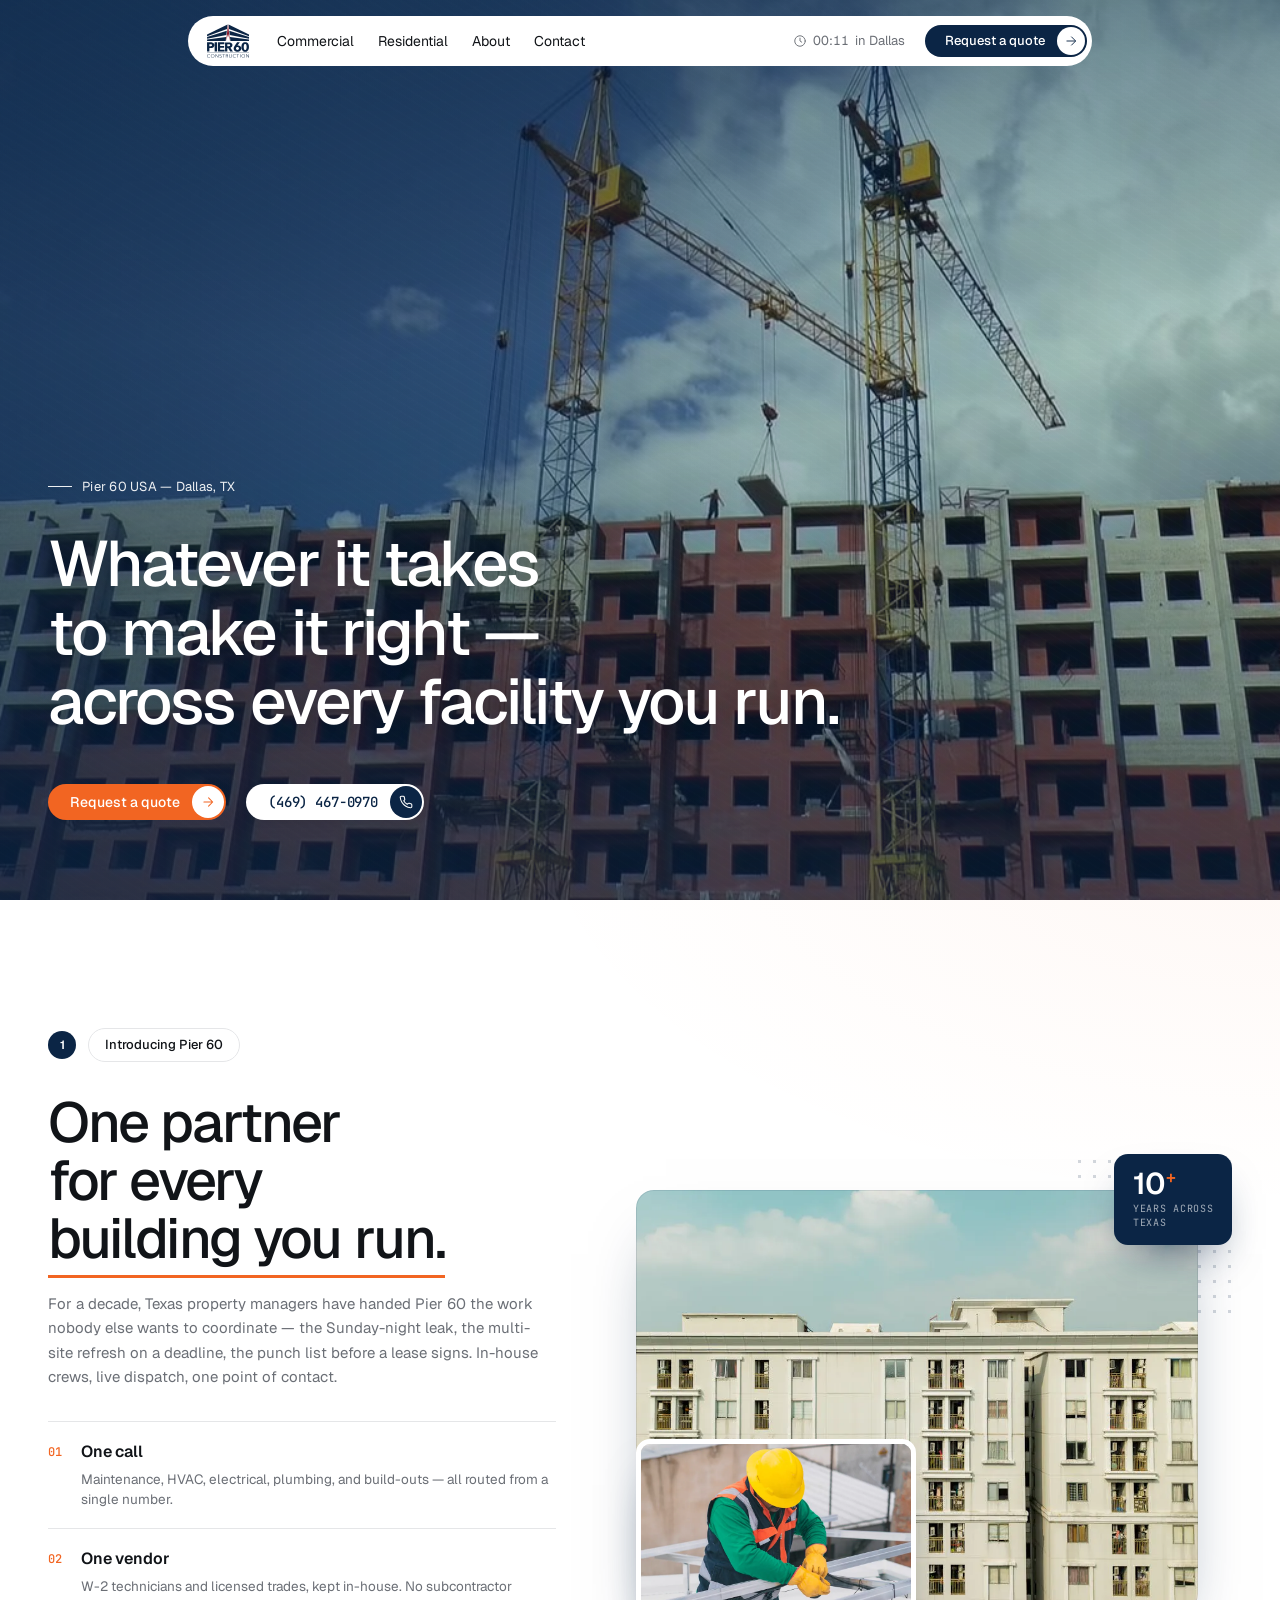
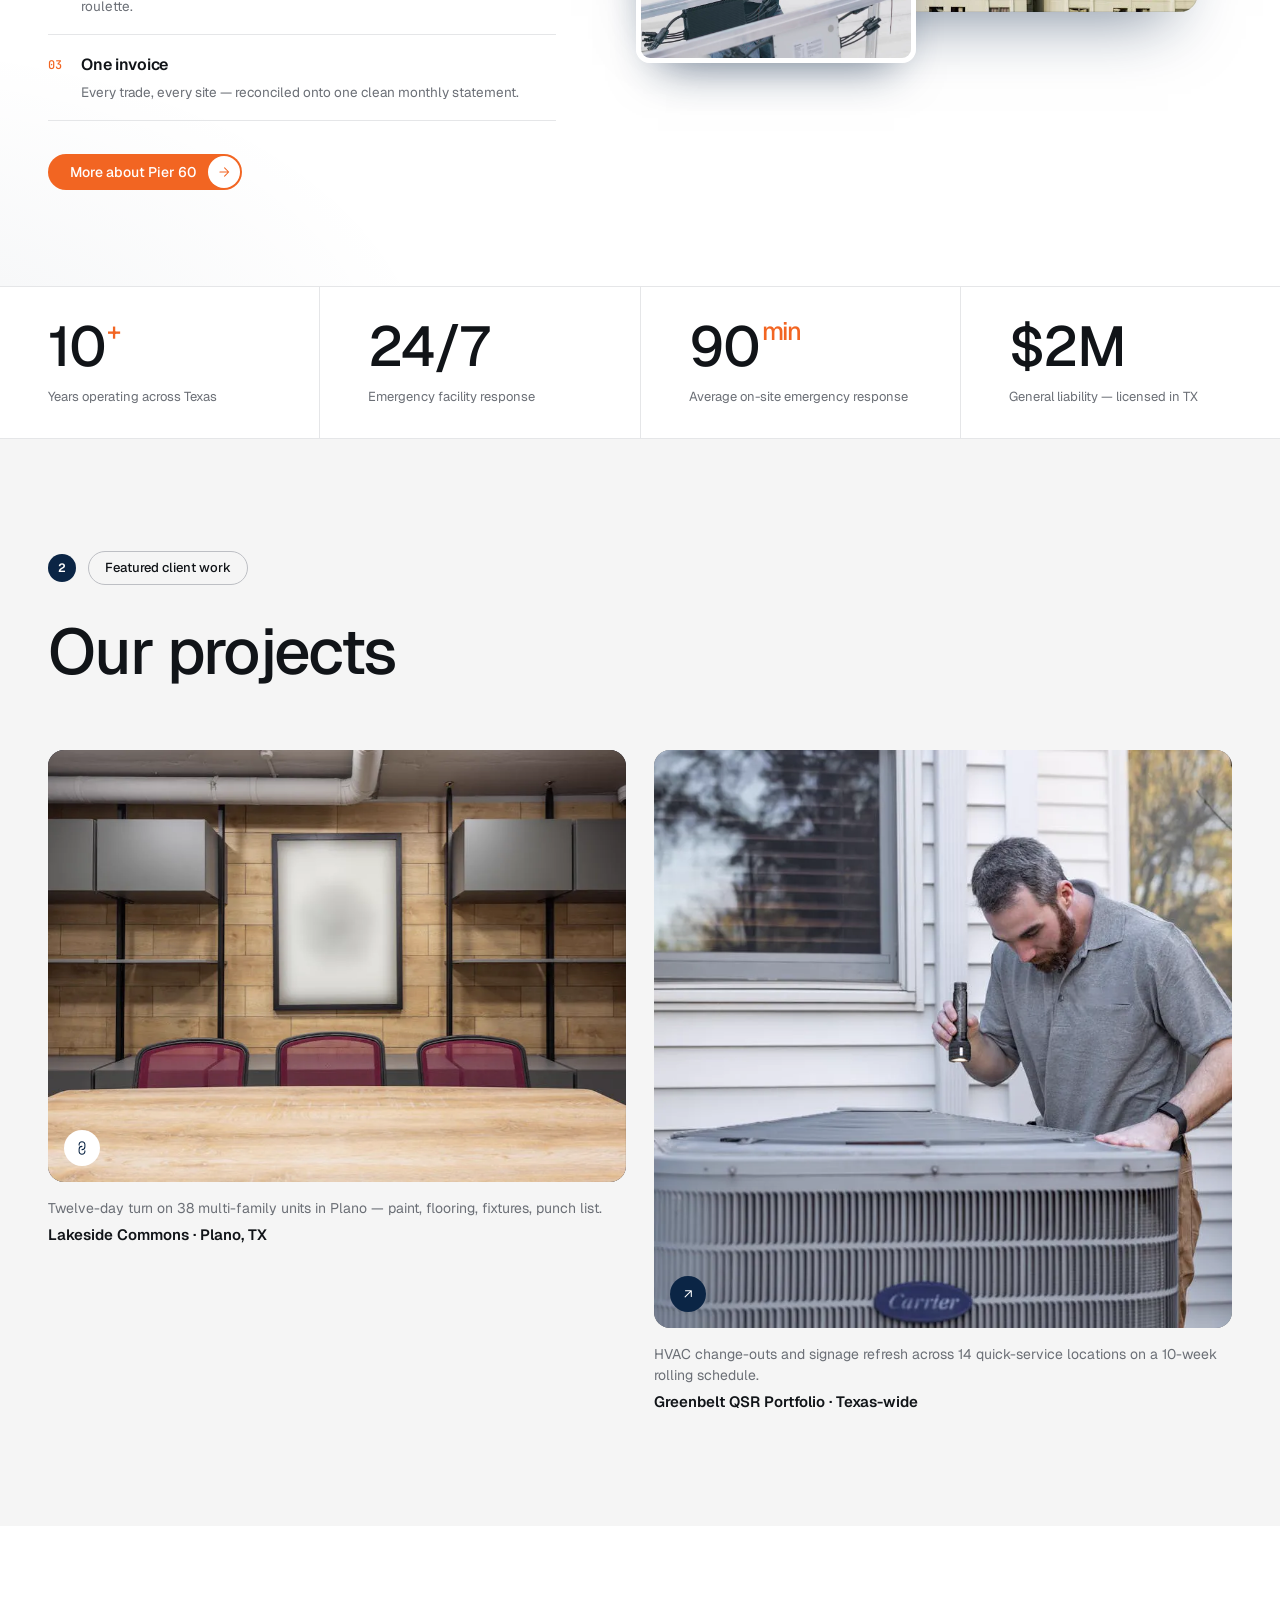
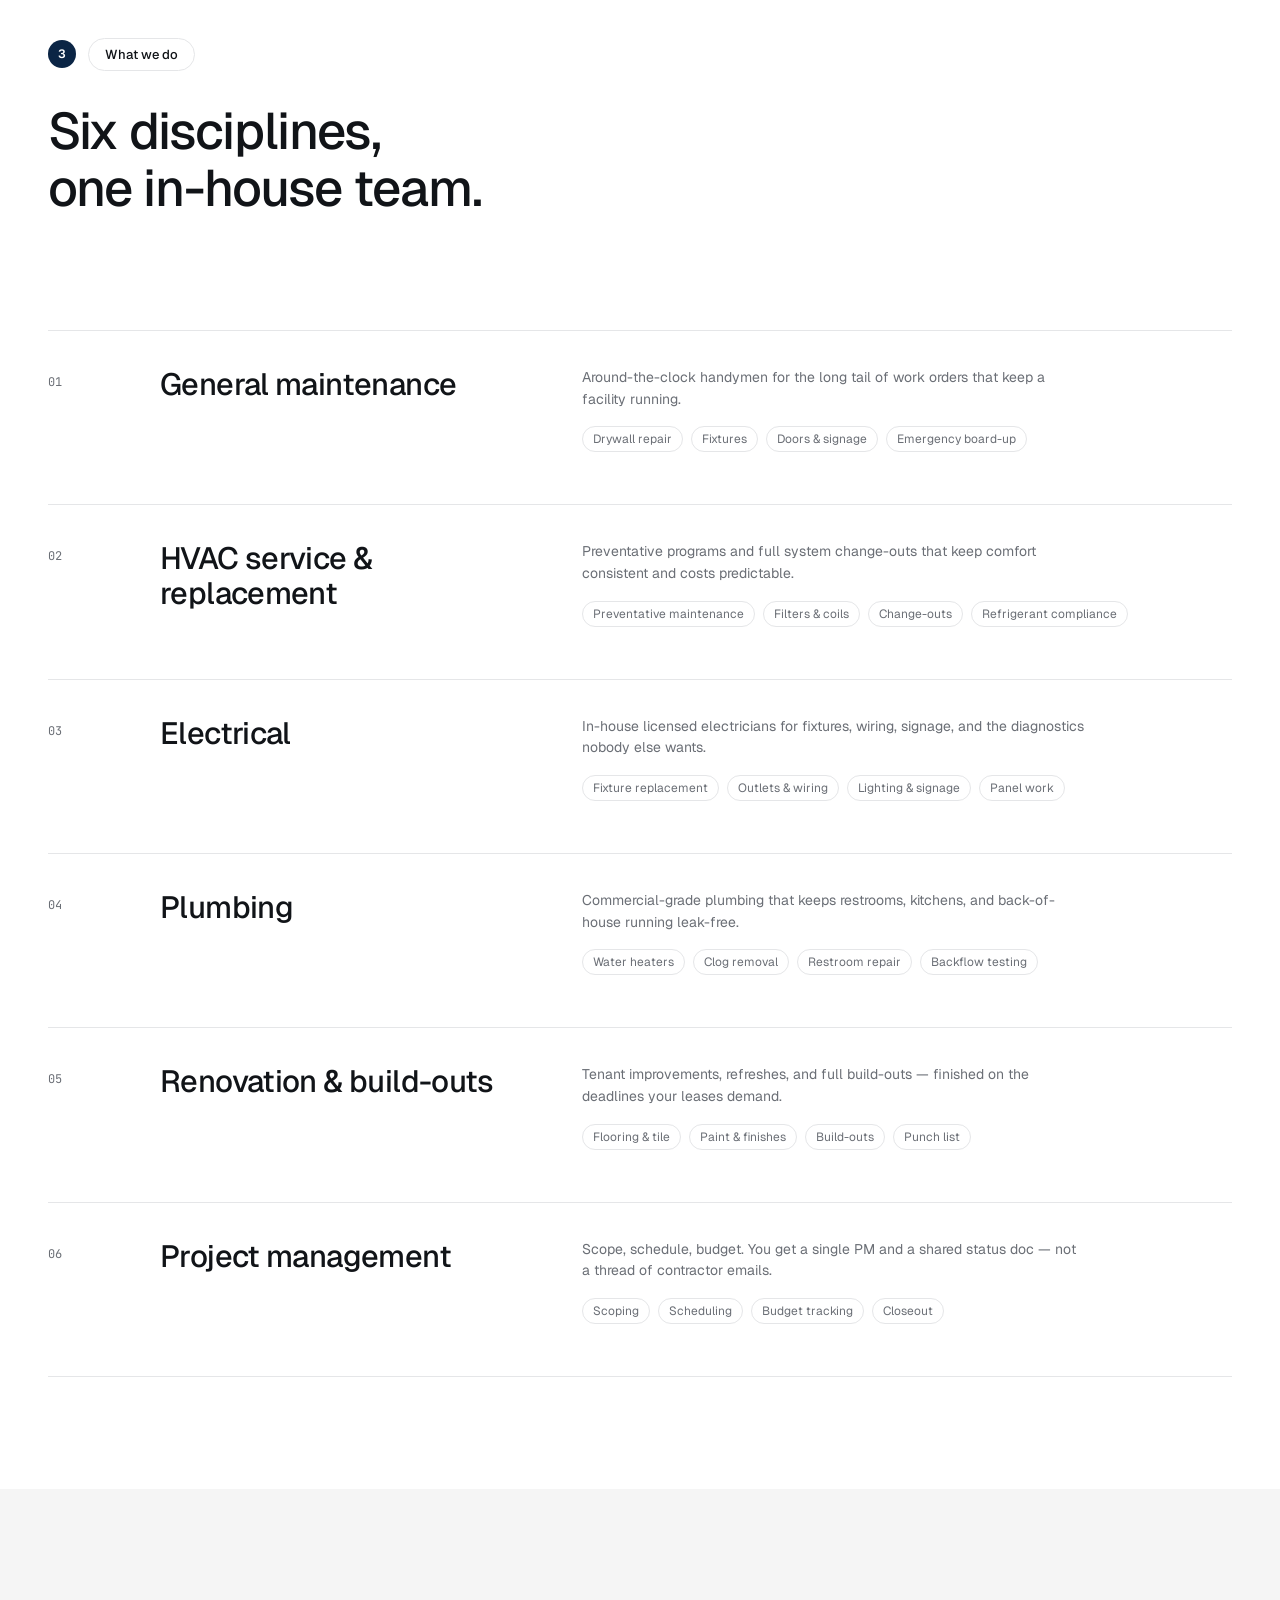
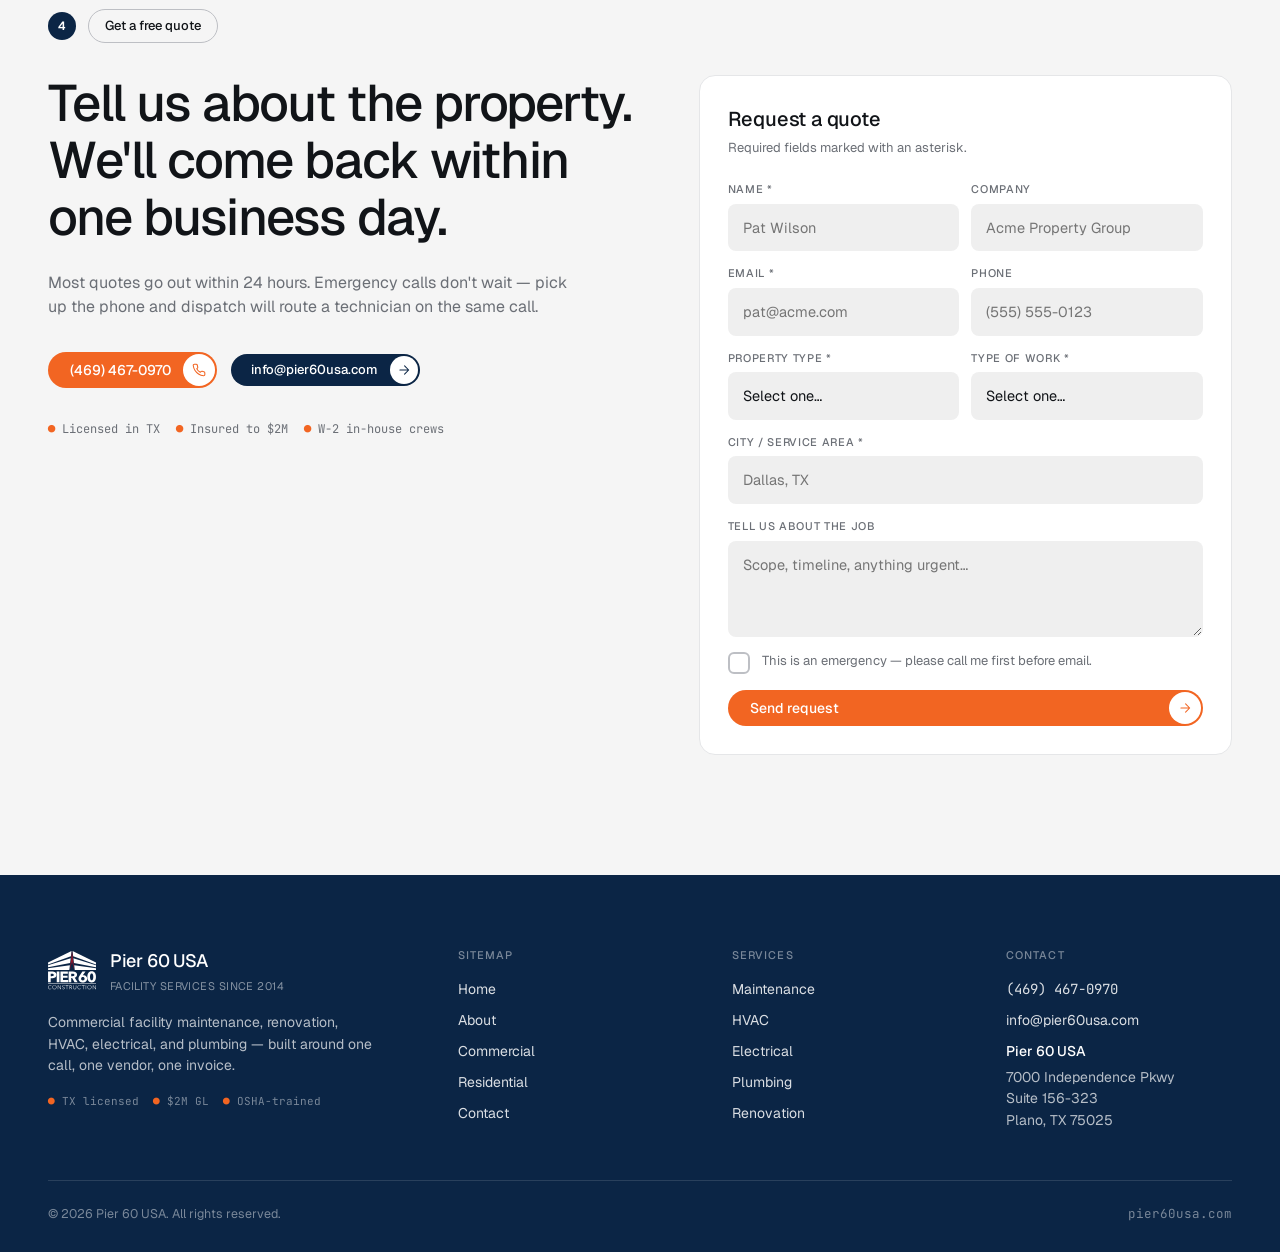
==== commit 66cebbd3: "Enhance contact forms and styles with new checkbox component and update links to quote form" ====
--- a/index.html
+++ b/index.html
@@ -40,7 +40,7 @@
             <span id="clock-time">--:--</span> in Dallas
           </span>
         </div>
-        <a href="contact.html" class="btn-pill" aria-label="Request a quote">
+        <a href="#quote" class="btn-pill" aria-label="Request a quote">
           <span class="label"><span>Request a quote</span><span>Request a quote</span></span>
           <span class="ico">
             <svg viewBox="0 0 24 24" fill="none" stroke-width="1.6" stroke-linecap="round" stroke-linejoin="round"><path d="M5 12h14M13 5l7 7-7 7"/></svg>
@@ -64,7 +64,7 @@
     </h1>
 
     <div class="hero-cta-row">
-      <a href="contact.html" class="btn-pill is-orange" aria-label="Request a quote">
+      <a href="#quote" class="btn-pill is-orange" aria-label="Request a quote">
         <span class="label"><span>Request a quote</span><span>Request a quote</span></span>
         <span class="ico">
           <svg viewBox="0 0 24 24" fill="none" stroke-width="1.8" stroke-linecap="round" stroke-linejoin="round"><path d="M5 12h14M13 5l7 7-7 7"/></svg>
@@ -394,23 +394,50 @@
           </div>
         </div>
 
+        <div class="field-row">
+          <div class="field">
+            <label for="f-type">Property type *</label>
+            <select id="f-type" required>
+              <option value="">Select one…</option>
+              <option>Commercial — single site</option>
+              <option>Commercial — multi-site portfolio</option>
+              <option>Multi-family / apartments</option>
+              <option>Residential — single home</option>
+              <option>Other</option>
+            </select>
+          </div>
+          <div class="field">
+            <label for="f-service">Type of work *</label>
+            <select id="f-service" required>
+              <option value="">Select one…</option>
+              <option>General maintenance</option>
+              <option>HVAC</option>
+              <option>Electrical</option>
+              <option>Plumbing</option>
+              <option>Renovation / build-out</option>
+              <option>Kitchen / bath remodel</option>
+              <option>Project management</option>
+              <option>Emergency — 24/7 dispatch</option>
+            </select>
+          </div>
+        </div>
+
         <div class="field">
-          <label for="f-service">Type of work *</label>
-          <select id="f-service" required>
-            <option value="">Select one…</option>
-            <option>General maintenance</option>
-            <option>HVAC</option>
-            <option>Electrical</option>
-            <option>Plumbing</option>
-            <option>Renovation / build-out</option>
-            <option>Project management</option>
-            <option>Emergency — 24/7 dispatch</option>
-          </select>
+          <label for="f-city">City / service area *</label>
+          <input id="f-city" type="text" required placeholder="Dallas, TX">
         </div>
 
         <div class="field">
           <label for="f-notes">Tell us about the job</label>
-          <textarea id="f-notes" placeholder="Property type, location, timeline, anything urgent…"></textarea>
+          <textarea id="f-notes" placeholder="Scope, timeline, anything urgent…"></textarea>
+        </div>
+
+        <div class="field" style="margin-bottom: 8px;">
+          <label class="checkbox">
+            <input type="checkbox">
+            <span class="box"><svg viewBox="0 0 24 24" aria-hidden="true"><path d="M4 12l5 5L20 6"/></svg></span>
+            <span class="text">This is an emergency — please call me first before email.</span>
+          </label>
         </div>
 
         <button type="submit" class="btn-pill is-orange">
--- a/styles_v2.css
+++ b/styles_v2.css
@@ -850,6 +850,75 @@
   background: var(--white);
 }
 .field textarea { resize: vertical; min-height: 96px; }
+
+/* ── Custom animated checkbox ──────────────────────────────────── */
+.checkbox {
+  display: flex;
+  flex-direction: row;
+  align-items: flex-start;
+  gap: 12px;
+  cursor: pointer;
+  -webkit-user-select: none;
+  user-select: none;
+}
+.checkbox .text {
+  font-size: 13px;
+  line-height: 1.5;
+  color: var(--ink-500);
+  font-weight: 400;
+  text-transform: none;
+  letter-spacing: 0;
+}
+.checkbox input {
+  position: absolute;
+  width: 1px; height: 1px;
+  padding: 0; margin: 0; border: 0;
+  opacity: 0;
+  pointer-events: none;
+}
+.checkbox .box {
+  flex-shrink: 0;
+  width: 22px; height: 22px;
+  margin-top: 1px;
+  border: 2px solid var(--ink-300);
+  border-radius: 6px;
+  background: var(--white);
+  display: grid;
+  place-items: center;
+  transition: background .25s var(--ease), border-color .25s var(--ease), transform .2s var(--ease);
+}
+.checkbox .box svg {
+  width: 14px; height: 14px;
+  fill: none;
+  stroke: var(--white);
+  stroke-width: 3;
+  stroke-linecap: round;
+  stroke-linejoin: round;
+  stroke-dasharray: 24;
+  stroke-dashoffset: 24;
+  transition: stroke-dashoffset .3s var(--ease) .06s;
+}
+.checkbox:hover .box { border-color: var(--orange); }
+.checkbox input:checked + .box {
+  background: var(--orange);
+  border-color: var(--orange);
+  animation: cb-pop .28s var(--ease);
+}
+.checkbox input:checked + .box svg { stroke-dashoffset: 0; }
+.checkbox input:focus-visible + .box {
+  outline: 2px solid var(--orange);
+  outline-offset: 2px;
+}
+@keyframes cb-pop {
+  0%   { transform: scale(1); }
+  40%  { transform: scale(0.82); }
+  100% { transform: scale(1); }
+}
+@media (prefers-reduced-motion: reduce) {
+  .checkbox .box, .checkbox .box svg { transition: none; }
+  .checkbox input:checked + .box { animation: none; }
+}
+
 .field-row { display: grid; grid-template-columns: 1fr 1fr; gap: 12px; }
 .form-card .btn-pill { width: 100%; justify-content: space-between; margin-top: 8px; padding-left: 22px; }
 
